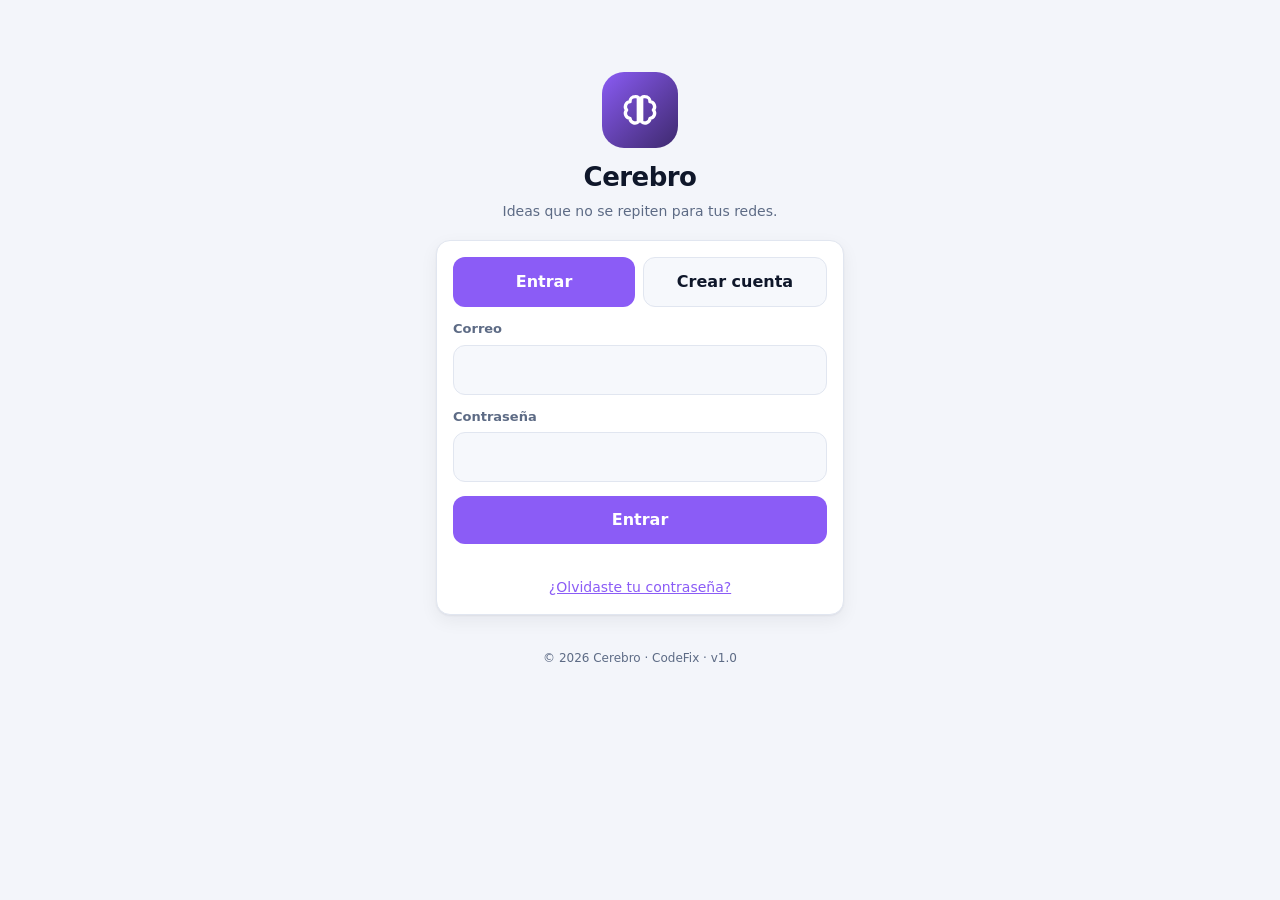
==== app/index.html @ c682fb57 "Cerebro 1.0: base de contenido, motor de ideas sin repetir, pedidos por WhatsApp, calendario e impor" ====
<!doctype html>
<html lang="es">
<head>
<meta charset="utf-8">
<meta name="viewport" content="width=device-width, initial-scale=1, viewport-fit=cover">
<meta name="theme-color" content="#0a0e17">
<title>Cerebro</title>
<link rel="manifest" href="../manifest.webmanifest">
<link rel="icon" href="../icons/icon-192.png">
<link rel="apple-touch-icon" href="../icons/icon-192.png">
<link rel="stylesheet" href="../shared/app.css">
<link rel="stylesheet" href="cc.css">
<link rel="stylesheet" href="../shared/tema.css">
<script src="../shared/humano.js"></script>
</head>
<body class="con-tabs">
<header class="top"><button type="button" class="emp-chip" id="bEmpresa" aria-label="Cambiar de empresa"><span class="logo" id="logoEmp"></span><span id="nomEmp">Cerebro</span><span class="flecha">▾</span></button><button class="icon-btn" id="bCampana" aria-label="Avisos" style="position:relative"></button></header>
<main>
  <section class="view on" id="v-inicio"></section><section class="view" id="v-ideas"></section><section class="view" id="v-calendario"></section>
  <section class="view" id="v-pedidos"></section><section class="view" id="v-metricas"></section><section class="view" id="v-base"></section><section class="view" id="v-empresa"></section>
</main>
<nav class="tabs" id="nav"></nav>
<div id="toast" role="status"></div>
<script>window.CFX_BARRA = { orden: ['inicio', 'ideas', '+', 'calendario'] };</script>
<script src="../shared/config.js"></script>
<script src="../shared/vendor/supabase.js"></script>
<script src="../shared/app.js"></script>
<script src="motor.js"></script>
<script src="importador.js"></script>
<script src="cc.js"></script>
<script src="m-inicio.js"></script>
<script src="m-ideas.js"></script>
<script src="m-pedidos.js"></script>
<script src="m-calendario.js"></script>
<script src="m-metricas.js"></script>
<script src="m-base.js"></script>
<script src="m-empresa.js"></script>
<script>
(async function () {
  App.registrarSW();
  const c = await App.requerir();
  CC.cuenta = c;
  await App.cargarPublica();
  CC.montarBarra();
  App.campana(document.getElementById('bCampana'));
  try { await CC.cargar(); } catch (e) { App.toast(e.message); }
  // Núcleo (pagos): cuenta nueva que debe su primer pago → pantalla de activación.
  if (c.rol === 'usuario') { if (!window.CFX_PAGOS) await new Promise((r) => addEventListener('load', r)); CFX_PAGOS.revisar({ rpc: App.rpc, salir: App.salir }); }
  CC.ir(location.hash.slice(1) || (CC.emp ? 'inicio' : 'empresa'));
  addEventListener('hashchange', () => { const h = location.hash.slice(1); if (h && h !== CC.vista) CC.ir(h); });
  document.addEventListener('visibilitychange', () => { if (!document.hidden && Date.now() - CC.sync > 120000) CC.cargarEmpresa().then(CC.repintar).catch(() => {}); });
})();
</script>
<script src="../shared/iconos.js"></script>
<script src="../shared/instalar.js"></script>
<script src="../shared/barra.js"></script>
<script src="../shared/auto.js"></script>
<script src="../shared/fotos.js"></script>
<script src="../shared/voz.js"></script>
<script src="../shared/respaldo.js"></script>
<script src="../shared/pagos.js"></script>
<script src="../shared/verificar.js"></script>
<script src="../shared/premium.js"></script>
<script src="../shared/ayuda.js"></script>
</body>
</html>
---- shared/app.css ----
/* Cerebro · estilos compartidos. Oscuro por defecto; claro si el sistema lo pide. */
:root {
  --brand: #8b5cf6; --brand-ink: #ffffff;
  --brand-soft: color-mix(in srgb, var(--brand) 20%, transparent);
  --brand-line: color-mix(in srgb, var(--brand) 40%, transparent);
  --bg: #0a0e17; --card: #121a2a; --text: #e8eefb; --muted: #8f9db8; --line: #223049; --field: #0e1522;
  --ok: #2fb67c; --warn: #e0a030; --bad: #ef5b5b; --gold: #f5b942; --c1: #8b5cf6; --c2: #9aa8c7;
  --shadow: 0 1px 2px rgba(0,0,0,.3), 0 6px 20px rgba(0,0,0,.25);
  --r: 18px; --r-sm: 12px; color-scheme: dark;
}
@media (prefers-color-scheme: light) {
  :root:not([data-theme="dark"]) {
    --bg: #f3f5fa; --card: #ffffff; --text: #0f172a; --muted: #5d6b85; --line: #e1e6f0; --field: #f6f8fc;
    --brand-soft: color-mix(in srgb, var(--brand) 12%, transparent); --c2: #8a93b2;
    --shadow: 0 1px 2px rgba(15,23,42,.05), 0 6px 18px rgba(15,23,42,.06); color-scheme: light;
  }
}
* { box-sizing: border-box; }
html, body { margin: 0; }
body {
  background: var(--bg); color: var(--text);
  font: 16px/1.5 system-ui, -apple-system, "Segoe UI", Roboto, "Helvetica Neue", Arial, sans-serif;
  -webkit-font-smoothing: antialiased; -webkit-tap-highlight-color: transparent;
}
body.con-tabs { padding-bottom: calc(80px + env(safe-area-inset-bottom)); }
a { color: var(--brand); }
img { max-width: 100%; }

/* Barra superior */
header.top {
  position: sticky; top: 0; z-index: 10; display: flex; align-items: center; gap: 10px;
  padding: calc(10px + env(safe-area-inset-top)) 16px 10px;
  background: color-mix(in srgb, var(--card) 90%, transparent); backdrop-filter: blur(14px); -webkit-backdrop-filter: blur(14px);
  border-bottom: 1px solid var(--line);
}
header.top .logo { width: 34px; height: 34px; border-radius: 10px; flex: none; display: grid; place-items: center; font-size: 18px;
  background: var(--brand) center / cover no-repeat; color: var(--brand-ink); }
header.top h1 { font-size: 17px; margin: 0; flex: 1; min-width: 0; white-space: nowrap; overflow: hidden; text-overflow: ellipsis; }
header.top .icon-btn { position: relative; }
.icon-btn { width: 40px; height: 40px; border-radius: 12px; display: grid; place-items: center; border: 0; background: var(--field);
  color: var(--text); font-size: 19px; cursor: pointer; padding: 0; text-decoration: none; }
.badge { position: absolute; top: -4px; right: -4px; min-width: 19px; height: 19px; padding: 0 5px; border-radius: 99px;
  background: var(--bad); color: #fff; font-size: 11px; font-weight: 700; display: grid; place-items: center; }

main { max-width: 780px; margin: 0 auto; padding: 16px; }

/* Tarjetas */
.card { background: var(--card); border: 1px solid var(--line); border-radius: var(--r); padding: 16px; margin-bottom: 14px; box-shadow: var(--shadow); }
.card h2 { font-size: 16px; margin: 0 0 10px; display: flex; align-items: center; gap: 8px; flex-wrap: wrap; }
.card h3 { font-size: 15px; margin: 14px 0 6px; }
.grid { display: grid; gap: 12px; }
.grid > .card { margin: 0; }
.stats { display: grid; grid-template-columns: repeat(auto-fill, minmax(150px, 1fr)); gap: 10px; margin-bottom: 14px; }
.stats .card { margin: 0; padding: 12px 14px; }
.stats b { display: block; font-size: 22px; letter-spacing: -.02em; font-variant-numeric: tabular-nums; }
.stats span { font-size: 13px; color: var(--muted); }

/* Formularios */
label { display: block; font-size: 13px; font-weight: 600; color: var(--muted); margin: 12px 0 6px; }
input, select, textarea {
  width: 100%; padding: 12px 14px; font: inherit; color: var(--text); background: var(--field);
  border: 1px solid var(--line); border-radius: var(--r-sm);
}
input:focus, select:focus, textarea:focus { outline: none; border-color: var(--brand); box-shadow: 0 0 0 4px var(--brand-soft); }
textarea { min-height: 80px; resize: vertical; }
input[type=checkbox], input[type=radio] { width: 20px; height: 20px; accent-color: var(--brand); flex: none; }
input[type=color] { padding: 4px; height: 46px; }
.row { display: flex; gap: 10px; flex-wrap: wrap; }
.row > * { flex: 1 1 140px; min-width: 0; }
.check { display: flex; align-items: center; gap: 10px; font-size: 15px; color: var(--text); font-weight: 500; margin: 12px 0 0; }

/* Botones */
button, .btn {
  display: inline-flex; align-items: center; justify-content: center; gap: 6px; padding: 12px 18px;
  font: inherit; font-weight: 600; border: 0; border-radius: var(--r-sm); cursor: pointer; text-decoration: none;
  background: var(--brand); color: var(--brand-ink); transition: filter .15s, transform .08s;
}
button:hover, .btn:hover { filter: brightness(1.06); }
button:active, .btn:active { transform: scale(.98); }
button:disabled { opacity: .5; cursor: default; }
button:focus-visible, .btn:focus-visible { outline: 3px solid var(--brand-line); outline-offset: 2px; }
.alt { background: var(--brand-soft) !important; color: var(--brand) !important; }
.ghost { background: var(--field) !important; color: var(--text) !important; border: 1px solid var(--line) !important; }
.danger { background: color-mix(in srgb, var(--bad) 12%, transparent) !important; color: var(--bad) !important; }
.okb { background: var(--ok) !important; color: #fff !important; }
.gold { background: linear-gradient(135deg, #fbbf24, #f59e0b) !important; color: #3b2300 !important; }
.small { padding: 8px 12px; font-size: 14px; border-radius: 10px; }
.block { width: 100%; }
.btns { display: flex; flex-wrap: wrap; gap: 8px; margin-top: 14px; }
.btns > * { flex: 1 1 auto; }

/* Listas */
.list { list-style: none; padding: 0; margin: 0; }
.list li { display: flex; align-items: center; gap: 10px; padding: 12px 0; border-bottom: 1px solid var(--line); }
.list li:last-child { border-bottom: 0; }
.grow { flex: 1; min-width: 0; overflow-wrap: anywhere; }
.muted { color: var(--muted); font-size: 14px; }
.sub { color: var(--muted); font-size: 13px; }
.empty { text-align: center; color: var(--muted); padding: 26px 8px; }
.err { color: var(--bad); font-size: 14px; min-height: 1.2em; margin: 8px 0 0; }
.hidden { display: none !important; }
.clic { cursor: pointer; }

/* Etiquetas */
.pill { display: inline-flex; align-items: center; gap: 4px; font-size: 12px; font-weight: 700; line-height: 1; padding: 5px 9px;
  border-radius: 99px; background: var(--field); color: var(--muted); border: 1px solid var(--line); white-space: nowrap; }
.pill.ok { background: color-mix(in srgb, var(--ok) 15%, transparent); color: var(--ok); border-color: transparent; }
.pill.warn { background: color-mix(in srgb, var(--warn) 16%, transparent); color: var(--warn); border-color: transparent; }
.pill.bad { background: color-mix(in srgb, var(--bad) 13%, transparent); color: var(--bad); border-color: transparent; }
.pill.info { background: color-mix(in srgb, #3b82f6 15%, transparent); color: #2563eb; border-color: transparent; }
.pill.pro { background: linear-gradient(135deg, #fbbf24, #f59e0b); color: #3b2300; border-color: transparent; }
.pill.dark { background: var(--text); color: var(--card); border-color: transparent; }
.stars { color: var(--gold); letter-spacing: 1px; white-space: nowrap; }

/* Pestañas inferiores */
nav.tabs {
  position: fixed; left: 0; right: 0; bottom: 0; z-index: 10; display: flex; gap: 4px;
  padding: 6px 8px calc(6px + env(safe-area-inset-bottom));
  background: color-mix(in srgb, var(--card) 92%, transparent); backdrop-filter: blur(14px); -webkit-backdrop-filter: blur(14px);
  border-top: 1px solid var(--line);
}
nav.tabs button { flex: 1; flex-direction: column; gap: 2px; background: none; color: var(--muted); font-size: 11.5px; padding: 6px 2px; border-radius: 14px; position: relative; }
nav.tabs button span.i { font-size: 20px; line-height: 1.1; }
nav.tabs button.on { color: var(--brand); background: var(--brand-soft); }
nav.tabs .badge { top: 0; right: calc(50% - 22px); }
.seg { display: flex; gap: 6px; overflow-x: auto; padding-bottom: 8px; margin-bottom: 4px; scrollbar-width: none; }
.seg::-webkit-scrollbar { display: none; }
.seg button { flex: none; padding: 8px 12px; font-size: 14px; border-radius: 99px; background: var(--card); color: var(--text); border: 1px solid var(--line); }
.seg button.on { background: var(--brand); color: var(--brand-ink); border-color: transparent; }
.view { display: none; }
.view.on { display: block; animation: aparecer .18s ease-out; }
@keyframes aparecer { from { opacity: .4; transform: translateY(4px); } to { opacity: 1; transform: none; } }
@media (prefers-reduced-motion: reduce) { .view.on { animation: none; } }

/* Calendario de días y horas */
.dias { display: flex; gap: 6px; overflow-x: auto; padding: 2px 0 8px; scrollbar-width: thin; }
.dias button { flex: none; flex-direction: column; gap: 0; min-width: 58px; padding: 8px 6px; font-size: 12px;
  background: var(--field); color: var(--text); border: 1px solid var(--line); }
.dias button b { font-size: 18px; }
.dias button.on { background: var(--brand); color: var(--brand-ink); border-color: transparent; }
.dias button:disabled { opacity: .35; }
.horas { display: grid; grid-template-columns: repeat(auto-fill, minmax(78px, 1fr)); gap: 8px; margin-top: 8px; }
.horas button { background: var(--field); color: var(--text); border: 1px solid var(--line); padding: 10px 4px; }
.horas button.on { background: var(--brand); color: var(--brand-ink); border-color: transparent; }
.opc { display: flex; gap: 10px; align-items: flex-start; width: 100%; text-align: left; justify-content: flex-start; padding: 12px 14px;
  background: var(--field); color: var(--text); border: 1px solid var(--line); font-weight: 500; margin-bottom: 8px; }
.opc.on { border-color: var(--brand); box-shadow: 0 0 0 3px var(--brand-soft); background: var(--card); }
.opc small { display: block; color: var(--muted); font-weight: 400; }

/* Diálogos y avisos */
dialog { border: 0; border-radius: var(--r); padding: 0; width: min(560px, calc(100vw - 24px)); max-height: calc(100vh - 40px);
  background: var(--card); color: var(--text); box-shadow: 0 20px 60px rgba(0, 0, 0, .35); }
dialog::backdrop { background: rgba(15, 23, 42, .55); }
dialog .card { margin: 0; border: 0; box-shadow: none; }
#toast { position: fixed; left: 50%; bottom: calc(92px + env(safe-area-inset-bottom)); transform: translateX(-50%) translateY(14px);
  background: var(--text); color: var(--card); padding: 12px 18px; border-radius: 14px; font-weight: 500; opacity: 0;
  pointer-events: none; transition: .22s; max-width: 92vw; z-index: 100; text-align: center; }
#toast.show { opacity: 1; transform: translateX(-50%) translateY(0); }
.aviso { display: flex; gap: 10px; padding: 12px 14px; border-radius: var(--r-sm); background: var(--brand-soft); margin-bottom: 14px; font-size: 14px; }
.aviso.warn { background: color-mix(in srgb, var(--warn) 14%, transparent); }
.aviso.bad { background: color-mix(in srgb, var(--bad) 12%, transparent); }
.notif { padding: 12px 0; border-bottom: 1px solid var(--line); cursor: pointer; }
.notif.nueva b::before { content: '● '; color: var(--brand); }
.comprobante img { width: 100%; border-radius: 12px; border: 1px solid var(--line); background: #fff; }
.qr img { width: 180px; height: 180px; image-rendering: pixelated; background: #fff; padding: 8px; border-radius: 12px; }
.link { word-break: break-all; font-size: 14px; background: var(--field); border: 1px solid var(--line); border-radius: 10px; padding: 10px; }
.precio { font-weight: 800; font-variant-numeric: tabular-nums; }
.antes { text-decoration: line-through; color: var(--muted); font-size: 13px; margin-left: 6px; }
.hero { display: flex; gap: 14px; align-items: center; }
.hero .logo { width: 64px; height: 64px; border-radius: 18px; flex: none; display: grid; place-items: center; font-size: 30px;
  background: var(--brand) center / cover no-repeat; color: var(--brand-ink); }
.hero h1 { margin: 0; font-size: 22px; letter-spacing: -.02em; }
.plan { border: 2px solid var(--line); }
.plan.premium { border-color: var(--gold); background: linear-gradient(160deg, color-mix(in srgb, var(--gold) 9%, var(--card)), var(--card) 60%); }
.plan ul { padding-left: 20px; margin: 8px 0; }
footer.pie { text-align: center; font-size: 12px; color: var(--muted); padding: 20px 8px 6px; }
.items .it { display: grid; grid-template-columns: 70px 1fr 40px; gap: 6px; margin-bottom: 8px; }
.items .it input[data-k=nombre] { grid-column: 1 / -1; }
.items .it input { padding: 9px 10px; }
.items .it button { padding: 6px; }
.tl { list-style: none; padding: 0; margin: 10px 0 0; }
.tl li { position: relative; padding: 0 0 14px 26px; color: var(--muted); font-size: 14px; }
.tl li::before { content: ''; position: absolute; left: 5px; top: 6px; width: 11px; height: 11px; border-radius: 50%; background: var(--line); }
.tl li.ok { color: var(--text); }
.tl li.ok::before { background: var(--brand); }
.cuenta-atras { font-size: 28px; font-weight: 800; font-variant-numeric: tabular-nums; }
@media print { header.top, nav.tabs, .btns, .no-print { display: none !important; } body { background: #fff; padding: 0; } }
.chatwin { position: fixed; right: 12px; bottom: calc(84px + env(safe-area-inset-bottom)); width: min(380px, calc(100vw - 24px)); z-index: 60;
  background: var(--card); border: 1px solid var(--line); border-radius: 18px; box-shadow: 0 16px 40px rgba(0, 0, 0, .3); overflow: hidden; }
.chathead { display: flex; align-items: center; gap: 6px; padding: 8px 10px; background: var(--brand); color: var(--brand-ink); }
.chathead b { cursor: pointer; white-space: nowrap; overflow: hidden; text-overflow: ellipsis; }
.chathead .icon-btn { width: 32px; height: 32px; font-size: 15px; background: color-mix(in srgb, var(--brand-ink) 18%, transparent); color: var(--brand-ink); }
.chathead .badge { position: static; }
.chatwin.min .chatbody { display: none; }
.chatwin.min { width: auto; max-width: 260px; }
.chatmsgs { height: min(50vh, 380px); overflow: auto; display: flex; flex-direction: column; gap: 6px; padding: 10px; }
.burb { max-width: 80%; padding: 8px 12px; border-radius: 14px; align-self: flex-start; background: var(--field); border: 1px solid var(--line); overflow-wrap: anywhere; }
.burb.mia { align-self: flex-end; background: var(--brand); color: var(--brand-ink); border-color: transparent; }
.burb img { display: block; max-width: 100%; border-radius: 10px; margin-bottom: 4px; cursor: pointer; }
.burb .hora { font-size: 11px; opacity: .7; margin-top: 2px; }
.chatin { display: flex; gap: 6px; padding: 8px; border-top: 1px solid var(--line); align-items: center; }
.chatin .chattxt { flex: 1; padding: 10px 12px; }
.chatin .chatenv { padding: 10px 14px; }
.flotante { position: fixed; right: 14px; z-index: 9; width: 46px; height: 46px; border-radius: 50%; padding: 0; font-size: 20px; box-shadow: 0 6px 18px rgba(0, 0, 0, .25); }
.flotante .badge { top: -4px; right: -4px; }

/* Compartidos (panel admin y tienda) */
.mini-logo { width: 42px; height: 42px; border-radius: 12px; flex: none; display: grid; place-items: center; font-size: 22px; background: var(--brand) center / cover no-repeat; color: #fff; }
.acc { display: flex; flex-wrap: wrap; gap: 6px; margin-top: 10px; }
.acc > * { flex: 1 1 auto; }
/* v4.1 · Las etiquetas largas (ej. "Todo al día…") bajan de línea en vez de salirse de la pantalla */
.pill { max-width: 100%; }
p.pill { display: flex; white-space: normal; line-height: 1.35; border-radius: 12px; padding: 8px 12px; }
.grid2{display:grid;grid-template-columns:1fr 1fr;gap:0 10px}
---- app/cc.css ----
/* Cerebro · estilos propios (sobre shared/app.css y el tema del núcleo). */
header.top .emp-chip { flex: 1; min-width: 0; display: flex; align-items: center; gap: 10px; background: none; border: 0; padding: 0; color: var(--text); font: 700 17px/1.2 inherit; cursor: pointer; text-align: left; min-height: 40px; box-shadow: none; }
header.top .emp-chip span#nomEmp { white-space: nowrap; overflow: hidden; text-overflow: ellipsis; }
header.top .emp-chip .flecha { color: var(--muted); font-size: 13px; flex: none; }
header.top .emp-chip .logo { width: 34px; height: 34px; border-radius: 10px; flex: none; display: grid; place-items: center; background: linear-gradient(135deg, var(--brand), color-mix(in srgb, var(--brand) 40%, #000)); color: #fff; font-size: 15px; font-weight: 800; }
.titulo { display: flex; align-items: center; gap: 10px; margin: 4px 0 12px; }
.titulo h2 { margin: 0; font-size: 21px; flex: 1; letter-spacing: -.01em; }
.titulo .sub { margin: 0; }
.fila { display: flex; gap: 8px; align-items: center; flex-wrap: wrap; }
.fila > .grow { flex: 1; min-width: 0; }
.chips { display: flex; gap: 6px; overflow-x: auto; padding: 2px 0 10px; scrollbar-width: none; }
.chips::-webkit-scrollbar { display: none; }
.chips button { flex: none; min-height: 34px; padding: 0 12px; border-radius: 99px; font-size: 13.5px; font-weight: 600; background: var(--field); color: var(--text); border: 1px solid var(--line); box-shadow: none; }
.chips button.on { background: var(--brand); border-color: var(--brand); color: #fff; }
/* Tarjeta de idea: cada campo con 🔄 y 🔒 al lado */
.idea { border: 1px solid var(--line); border-radius: var(--r); background: var(--card); padding: 12px 12px 10px; margin-bottom: 12px; box-shadow: var(--shadow); }
.idea .cab { display: flex; gap: 6px; align-items: center; flex-wrap: wrap; margin-bottom: 6px; }
.idea .cab .grow { flex: 1; }
.idea .campo { display: flex; align-items: flex-start; gap: 6px; padding: 7px 0; border-top: 1px dashed var(--line); }
.idea .campo:first-of-type { border-top: 0; }
.idea .campo .et { flex: none; width: 74px; font-size: 11.5px; font-weight: 700; color: var(--muted); text-transform: uppercase; letter-spacing: .04em; padding-top: 3px; }
.idea .campo .val { flex: 1; min-width: 0; font-size: 14.5px; line-height: 1.4; overflow-wrap: anywhere; }
.idea .campo.gancho .val { font-size: 16.5px; font-weight: 700; }
.idea .campo .acc { flex: none; display: flex; gap: 4px; }
.idea .campo .acc button { width: 32px; height: 32px; min-height: 0; padding: 0; border-radius: 9px; background: var(--field); border: 1px solid var(--line); font-size: 14px; box-shadow: none; color: var(--text); }
.idea .campo .acc button.lock-on { background: color-mix(in srgb, var(--gold) 25%, transparent); border-color: var(--gold); }
.idea .botones { display: grid; grid-template-columns: repeat(4, 1fr); gap: 6px; margin-top: 8px; }
.idea .botones button { min-height: 40px; padding: 0 4px; font-size: 13px; }
.idea.descartado { opacity: .5; }
.red { display: inline-flex; align-items: center; gap: 4px; font-size: 12px; font-weight: 800; padding: 3px 8px; border-radius: 99px; color: #fff; letter-spacing: .02em; }
.red.tiktok { background: #111; box-shadow: inset 0 0 0 1px #2d2d2d; }
.red.instagram { background: linear-gradient(135deg, #f58529, #dd2a7b 50%, #8134af); }
.red.facebook { background: #1877f2; }
.red.historias { background: #6b7280; }
.est { font-size: 11.5px; font-weight: 700; padding: 3px 8px; border-radius: 99px; background: var(--field); color: var(--muted); border: 1px solid var(--line); }
.est.pedido, .est.recibido { color: var(--warn); border-color: color-mix(in srgb, var(--warn) 50%, transparent); }
.est.editado, .est.programado { color: var(--brand); border-color: var(--brand-line); }
.est.publicado { color: var(--ok); border-color: color-mix(in srgb, var(--ok) 50%, transparent); }
/* Checklist semanal */
.check-sem li { display: flex; gap: 10px; align-items: flex-start; }
.check-sem .ck { flex: none; width: 24px; height: 24px; border-radius: 7px; border: 2px solid var(--line); display: grid; place-items: center; font-size: 14px; margin-top: 1px; }
.check-sem li.ok .ck { background: var(--ok); border-color: var(--ok); color: #fff; }
.check-sem li.ok b { text-decoration: line-through; opacity: .65; }
.barra-cap { height: 10px; border-radius: 6px; background: var(--field); overflow: hidden; margin: 6px 0 4px; }
.barra-cap > div { height: 100%; background: linear-gradient(90deg, var(--brand), color-mix(in srgb, var(--brand) 60%, #fff)); }
/* Calendario */
.cal { display: grid; grid-template-columns: repeat(7, 1fr); gap: 4px; }
.cal .dn { text-align: center; font-size: 11.5px; font-weight: 700; color: var(--muted); padding: 2px 0; }
.cal button { min-height: 58px; padding: 4px 2px; border-radius: 10px; background: var(--card); border: 1px solid var(--line); color: var(--text); display: flex; flex-direction: column; align-items: center; gap: 3px; box-shadow: none; font-weight: 600; font-size: 13.5px; }
.cal button.otro { opacity: .35; }
.cal button.hoy { border-color: var(--brand); box-shadow: inset 0 0 0 1px var(--brand); }
.cal button.sel { background: var(--brand-soft); border-color: var(--brand); }
.cal .puntos { display: flex; gap: 2px; flex-wrap: wrap; justify-content: center; }
.cal .pt, .leyenda .pt { width: 7px; height: 7px; border-radius: 50%; display: inline-block; }
.leyenda { display: flex; flex-wrap: wrap; gap: 4px 12px; }
.leyenda > span { display: inline-flex; align-items: center; gap: 5px; }
.pt.tiktok { background: var(--text); } .pt.instagram { background: #dd2a7b; } .pt.facebook { background: #1877f2; } .pt.historias { background: #9ca3af; } .pt.ok { background: var(--ok); }
/* Métricas */
.tabla { width: 100%; border-collapse: collapse; font-size: 13.5px; }
.tabla th, .tabla td { padding: 7px 6px; border-bottom: 1px solid var(--line); text-align: right; white-space: nowrap; }
.tabla th:first-child, .tabla td:first-child { text-align: left; white-space: normal; }
.tabla th { font-size: 11.5px; color: var(--muted); text-transform: uppercase; letter-spacing: .03em; }
.scroll-x { overflow-x: auto; }
.tip { font-size: 13px; color: var(--muted); border-left: 3px solid var(--brand); padding: 4px 0 4px 10px; margin: 8px 0; }
.soltar { border: 2px dashed var(--brand-line); border-radius: var(--r); padding: 18px 14px; text-align: center; background: var(--brand-soft); }
.soltar.encima { border-color: var(--brand); }
.soltar p { margin: 4px 0 10px; }
.det-imp { border: 1px solid var(--line); border-radius: 12px; padding: 10px; margin: 8px 0; }
.det-imp .fila select { width: auto; min-width: 130px; }
.grid-num { display: grid; grid-template-columns: repeat(2, 1fr); gap: 8px; }
.kpi { background: var(--field); border-radius: 12px; padding: 10px; }
.kpi b { display: block; font-size: 20px; line-height: 1.2; }
.kpi span { font-size: 12px; color: var(--muted); }
textarea.prompt { min-height: 160px; font-size: 12.5px; font-family: ui-monospace, Menlo, Consolas, monospace; }
.equipo-fila { display: grid; grid-template-columns: 1fr 1fr 40px; gap: 6px; margin-bottom: 6px; }
.equipo-fila button { min-height: 0; height: 44px; padding: 0; }
.ritmo { display: grid; grid-template-columns: repeat(4, 1fr); gap: 6px; }
.ritmo label { margin: 0; font-size: 12px; }
@media (min-width: 720px) { .idea .botones { grid-template-columns: repeat(4, minmax(0, 140px)); } .grid-num { grid-template-columns: repeat(4, 1fr); } }
---- shared/tema.css ----
/* CodeFix · Núcleo · Diseño común de todas las apps (mismo archivo en cada repositorio).
   Misma familia visual (la de la Billetera): fondo, tarjetas, textos, bordes, radios, sombras, letra y modo oscuro.
   Cada app conserva SU color de marca (--brand / --marca), y el que elige el negocio en la app sigue mandando
   (se aplica en línea sobre <html> y le gana a este archivo). Se carga DESPUÉS del CSS propio de cada app.
   Las variables tienen los nombres de todas las apps (brand/bg/card/text… y marca/fondo/tarjeta/texto…). */
:root {
  --cfx-fondo: #f3f5f7; --cfx-tarjeta: #ffffff; --cfx-campo: #f7f9fb; --cfx-texto: #111827; --cfx-texto-2: #5b6472;
  --cfx-borde: #e2e7ec; --cfx-sombra: 0 1px 2px rgba(15, 23, 42, .06), 0 4px 14px rgba(15, 23, 42, .05);
  --cfx-radio: 14px; --cfx-radio-chico: 12px;
  --cfx-letra: system-ui, -apple-system, "Segoe UI", Roboto, "Helvetica Neue", Arial, sans-serif;
  --cfx-ok: #16a34a; --cfx-mal: #dc2626; --cfx-aviso: #ea580c;
}
:root, :root[data-theme="light"] {
  /* nombres de CodeFix Apps, Barbería, BiciTaller, Estaciona y Centro de Mando */
  --bg: var(--cfx-fondo); --card: var(--cfx-tarjeta); --card2: var(--cfx-campo); --field: var(--cfx-campo);
  --text: var(--cfx-texto); --ink: var(--cfx-texto); --muted: var(--cfx-texto-2); --line: var(--cfx-borde);
  --shadow: var(--cfx-sombra); --radius: var(--cfx-radio); --radius-sm: var(--cfx-radio-chico); --r: var(--cfx-radio); --r-sm: var(--cfx-radio-chico);
  --font: var(--cfx-letra); --ok: var(--cfx-ok); --bad: var(--cfx-mal);
  /* nombres de la Billetera */
  --fondo: var(--cfx-fondo); --tarjeta: var(--cfx-tarjeta); --texto: var(--cfx-texto); --texto-2: var(--cfx-texto-2);
  --borde: var(--cfx-borde); --sombra: var(--cfx-sombra); --radio: var(--cfx-radio);
}
/* Modo oscuro: automático según el celular, o el que elija la persona en la app */
@media (prefers-color-scheme: dark) {
  :root:not([data-theme="light"]):not(.claro):not(.light) {
    --cfx-fondo: #0e1318; --cfx-tarjeta: #161d25; --cfx-campo: #1b232d; --cfx-texto: #e8edf2; --cfx-texto-2: #9aa6b2;
    --cfx-borde: #263240; --cfx-sombra: none;
  }
}
:root[data-theme="dark"], html.dark, html.oscuro, body.dark, body.oscuro {
  --cfx-fondo: #0e1318; --cfx-tarjeta: #161d25; --cfx-campo: #1b232d; --cfx-texto: #e8edf2; --cfx-texto-2: #9aa6b2;
  --cfx-borde: #263240; --cfx-sombra: none;
  --bg: var(--cfx-fondo); --card: var(--cfx-tarjeta); --card2: var(--cfx-campo); --field: var(--cfx-campo);
  --text: var(--cfx-texto); --ink: var(--cfx-texto); --muted: var(--cfx-texto-2); --line: var(--cfx-borde); --shadow: var(--cfx-sombra);
  --fondo: var(--cfx-fondo); --tarjeta: var(--cfx-tarjeta); --texto: var(--cfx-texto); --texto-2: var(--cfx-texto-2);
  --borde: var(--cfx-borde); --sombra: var(--cfx-sombra);
}
/* Detalles comunes que dan la misma "familia" sin cambiar cómo funciona cada pantalla */
body { font-family: var(--cfx-letra); -webkit-font-smoothing: antialiased; }
input, select, textarea, button { font-family: inherit; }
:focus-visible { outline: 3px solid color-mix(in srgb, var(--brand, var(--marca, #2563eb)) 45%, transparent); outline-offset: 2px; }
/* ===== Núcleo 1.2 · Barra de abajo común (nucleo/barra.js): [principal][principal][ + ][principal][Más] =====
   En celulares y tablets. En computador cada app mantiene su menú (barra lateral, etc.). */
@media (max-width: 899px) {
  nav.cfx-barra {
    position: fixed !important; left: 0 !important; right: 0 !important; bottom: 0 !important; top: auto !important; width: auto !important; z-index: 40;
    display: grid !important; grid-template-columns: repeat(var(--cfx-n, 5), minmax(0, 1fr)) !important; align-items: end; gap: 0 !important;
    padding: 6px 4px calc(6px + env(safe-area-inset-bottom)) !important; margin: 0 !important; border: 0 !important; border-top: 1px solid var(--cfx-borde) !important; border-radius: 0 !important;
    background: var(--cfx-tarjeta) !important; box-shadow: 0 -4px 18px rgba(15, 23, 42, .06) !important; backdrop-filter: none !important; -webkit-backdrop-filter: none !important; overflow: visible !important;
  }
  nav.cfx-barra > a, nav.cfx-barra > button {
    display: flex !important; flex-direction: column !important; align-items: center !important; justify-content: flex-end !important; gap: 3px !important;
    min-width: 0 !important; width: auto !important; height: auto !important; min-height: 50px !important; margin: 0 !important; padding: 4px 2px !important;
    border: 0 !important; border-radius: 12px !important; background: none !important; box-shadow: none !important;
    color: var(--cfx-texto-2) !important; font: 600 11px/1.15 var(--cfx-letra) !important; text-align: center !important; text-decoration: none !important;
    white-space: nowrap; overflow: hidden; text-overflow: ellipsis; position: relative; transform: none !important;
  }
  nav.cfx-barra > a > small, nav.cfx-barra > button > small { font: inherit !important; margin: 0 !important; }
  nav.cfx-barra > a > span:first-child, nav.cfx-barra > button > span:first-child, nav.cfx-barra .cfx-ico {
    display: grid !important; place-items: center !important; width: 26px !important; height: 26px !important; margin: 0 auto !important; padding: 0 !important;
    font-size: 21px !important; line-height: 1 !important; background: none !important; box-shadow: none !important; border-radius: 0 !important; color: inherit !important;
  }
  nav.cfx-barra svg { width: 23px !important; height: 23px !important; display: block; margin: 0 auto; }
  nav.cfx-barra > .on, nav.cfx-barra > .activo, nav.cfx-barra > [aria-current="page"] { color: var(--brand, var(--marca, #2563eb)) !important; }
  nav.cfx-barra > .on::before, nav.cfx-barra > .activo::before { content: ''; position: absolute; top: 0; left: 30%; right: 30%; height: 3px; border-radius: 0 0 3px 3px; background: currentColor; }
  /* El + grande, con color, un poco más arriba que el resto */
  nav.cfx-barra > .cfx-mas { overflow: visible; color: var(--cfx-texto) !important; font-size: 0 !important; justify-content: center !important; }  /* solo el +, sin texto */
  nav.cfx-barra > .cfx-mas::before { display: none; }
  nav.cfx-barra > .cfx-mas .cfx-ico, nav.cfx-barra > .cfx-mas > svg:first-child, nav.cfx-barra > .cfx-mas > span:first-child {
    width: 56px !important; height: 56px !important; margin: -22px auto 0 !important; border-radius: 50% !important;
    background: var(--brand, var(--marca, #2563eb)) !important; color: var(--brand-ink, #fff) !important;
    box-shadow: 0 6px 16px color-mix(in srgb, var(--brand, var(--marca, #2563eb)) 45%, transparent), 0 0 0 4px var(--cfx-tarjeta) !important;
  }
  nav.cfx-barra > .cfx-mas span svg { width: 28px !important; height: 28px !important; margin: 0 !important; }
  nav.cfx-barra > .cfx-mas > svg:first-child { padding: 14px !important; box-sizing: border-box !important; }
  nav.cfx-barra > .cfx-mas:active > :first-child { transform: scale(.94); }
  nav.cfx-barra .cfx-oculto { display: none !important; }
  nav.cfx-barra .badge, nav.cfx-barra .punto { position: absolute !important; top: 2px !important; left: calc(50% + 6px) !important; right: auto !important; }
  body.cfx-con-barra { padding-bottom: calc(78px + env(safe-area-inset-bottom)) !important; }
}
/* Computador (900 px o más): la misma barra pasa a ser un menú lateral. Se ven todos los botones (sin "Más" ni repetidos) y el + arriba. */
@media (min-width: 900px) {
  nav.cfx-barra {
    position: fixed !important; top: 0 !important; bottom: 0 !important; left: 0 !important; right: auto !important; width: 220px !important; height: auto !important; z-index: 40;
    display: flex !important; flex-direction: column !important; align-items: stretch !important; justify-content: flex-start !important; gap: 4px !important;
    padding: 76px 10px 16px !important; margin: 0 !important; border: 0 !important; border-right: 1px solid var(--cfx-borde) !important; border-radius: 0 !important;
    background: var(--cfx-tarjeta) !important; box-shadow: none !important; overflow-y: auto !important; transform: none !important; backdrop-filter: none !important;
  }
  nav.cfx-barra > a, nav.cfx-barra > button {
    display: flex !important; flex-direction: row !important; align-items: center !important; justify-content: flex-start !important; gap: 12px !important; flex: none !important;
    width: 100% !important; min-width: 0 !important; height: auto !important; min-height: 44px !important; margin: 0 !important; padding: 10px 12px !important;
    border: 0 !important; border-radius: 12px !important; background: none !important; box-shadow: none !important; transform: none !important;
    color: var(--cfx-texto-2) !important; font: 600 14px/1.2 var(--cfx-letra) !important; text-align: left !important; text-decoration: none !important;
    white-space: nowrap; overflow: hidden; text-overflow: ellipsis; position: relative; cursor: pointer;
  }
  nav.cfx-barra > a:hover, nav.cfx-barra > button:hover { background: var(--cfx-campo) !important; }
  nav.cfx-barra > a > small, nav.cfx-barra > button > small { font: inherit !important; margin: 0 !important; }
  nav.cfx-barra > a > span:first-child, nav.cfx-barra > button > span:first-child, nav.cfx-barra .cfx-ico {
    display: grid !important; place-items: center !important; flex: none !important; width: 24px !important; height: 24px !important; margin: 0 !important; padding: 0 !important;
    font-size: 19px !important; line-height: 1 !important; background: none !important; box-shadow: none !important; border-radius: 0 !important; color: inherit !important;
  }
  nav.cfx-barra svg { width: 20px !important; height: 20px !important; display: block; margin: 0 !important; padding: 0 !important; }
  nav.cfx-barra > .on, nav.cfx-barra > .activo, nav.cfx-barra > [aria-current="page"] {
    color: var(--brand, var(--marca, #2563eb)) !important; background: color-mix(in srgb, var(--brand, var(--marca, #2563eb)) 12%, transparent) !important;
  }
  nav.cfx-barra > .on::before, nav.cfx-barra > .activo::before, nav.cfx-barra > .cfx-mas::before { display: none !important; }
  nav.cfx-barra > .cfx-mas { order: -1; align-self: center !important; width: 52px !important; min-height: 52px !important; height: 52px !important; padding: 0 !important; margin-bottom: 12px !important; border-radius: 50% !important;
    justify-content: center !important; font-size: 0 !important; background: var(--brand, var(--marca, #2563eb)) !important; color: var(--brand-ink, #fff) !important; }
  nav.cfx-barra > .cfx-mas:hover { filter: brightness(1.08); }
  nav.cfx-barra > .cfx-mas .cfx-ico, nav.cfx-barra > .cfx-mas > svg:first-child, nav.cfx-barra > .cfx-mas > span:first-child { width: 26px !important; height: 26px !important; background: none !important; color: inherit !important; }
  nav.cfx-barra > .cfx-mas svg { width: 26px !important; height: 26px !important; }
  nav.cfx-barra .cfx-oculto { display: flex !important; }
  nav.cfx-barra > .cfx-menu { display: none !important; }
  nav.cfx-barra .badge, nav.cfx-barra .punto, nav.cfx-barra .num { position: static !important; margin-left: auto !important; transform: none !important; }
  body.cfx-con-barra { padding-left: 220px !important; padding-bottom: 24px !important; }
  body.cfx-con-barra .cfx-hoja { left: 232px !important; }
}
@media (max-width: 360px) { nav.cfx-barra > a, nav.cfx-barra > button { font-size: 10px !important; } nav.cfx-barra > .cfx-mas .cfx-ico { width: 50px !important; height: 50px !important; } }
/* Menú en cuadrícula (igual en todas las apps): Más / Ajustes = tarjetas; dentro de cada sección, pestañas en tira. */
.cfx-grilla { display: grid !important; grid-template-columns: repeat(auto-fill, minmax(150px, 1fr)) !important; gap: 10px !important; padding: 0 !important; margin: 0 0 12px !important;
  list-style: none !important; background: none !important; border: 0 !important; box-shadow: none !important; }
.cfx-grilla > li { display: block !important; margin: 0 !important; padding: 0 !important; border: 0 !important; }
.cfx-grilla > a, .cfx-grilla > button, .cfx-grilla > li > a {
  display: flex !important; flex-direction: column !important; align-items: flex-start !important; justify-content: flex-start !important; gap: 6px !important;
  width: 100% !important; min-height: 92px; margin: 0 !important; padding: 14px !important; box-sizing: border-box; position: relative;
  border-radius: 18px !important; background: var(--cfx-tarjeta) !important; border: 1px solid var(--cfx-borde) !important; box-shadow: var(--cfx-sombra, none);
  color: var(--cfx-texto) !important; font: 700 14px/1.25 var(--cfx-letra) !important; text-align: left !important; text-decoration: none !important; white-space: normal !important; cursor: pointer; }
.cfx-grilla > a:hover, .cfx-grilla > button:hover, .cfx-grilla > li > a:hover { border-color: var(--brand, var(--marca, #2563eb)) !important; }
.cfx-grilla .ic-caja, .cfx-grilla > button > span:first-child { font-size: 24px; }
.cfx-grilla .chev, .cfx-grilla .flecha, .cfx-grilla a > .muted:last-child { display: none !important; }
.cfx-grilla .badge, .cfx-grilla .num, .cfx-grilla .punto, .cfx-grilla .tag { position: absolute !important; top: 10px !important; right: 10px !important; }
@media (max-width: 360px) { .cfx-grilla { grid-template-columns: 1fr 1fr !important; } }
/* Hoja "Más" del núcleo */
.cfx-mv { position: fixed; inset: 0; z-index: 90; background: rgba(0, 0, 0, .4); display: flex; align-items: flex-end; justify-content: center; opacity: 0; transition: opacity .18s; }
.cfx-mv.on { opacity: 1; }
.cfx-mh { width: 100%; max-width: 520px; background: var(--cfx-tarjeta); color: var(--cfx-texto); border-radius: 20px 20px 0 0; padding: 8px 14px calc(16px + env(safe-area-inset-bottom)); transform: translateY(20px); transition: transform .18s; }
.cfx-mv.on .cfx-mh { transform: none; }
.cfx-mh-asa { width: 40px; height: 4px; border-radius: 2px; background: var(--cfx-borde); margin: 4px auto 12px; }
.cfx-mh-grid { display: grid; grid-template-columns: repeat(3, 1fr); gap: 8px; }
.cfx-mh-op { display: flex; flex-direction: column; align-items: center; justify-content: center; gap: 6px; min-height: 78px; padding: 10px 4px; border-radius: 14px;
  border: 1px solid var(--cfx-borde); background: var(--cfx-campo); color: var(--cfx-texto); font: 600 12px/1.2 var(--cfx-letra); text-align: center; cursor: pointer; }
.cfx-mh-op svg { width: 24px; height: 24px; }
.cfx-mh-op .badge, .cfx-mh-op .punto { display: none; }
/* Núcleo 1.5 · Micrófono para dictar en los campos de texto (nucleo/voz.js) */
.cfx-voz { display: grid; place-items: center; padding: 0 !important; min-height: 0 !important; border-radius: 50% !important; border: 0 !important;
  background: color-mix(in srgb, var(--brand, var(--marca, #2563eb)) 14%, var(--cfx-tarjeta)) !important; color: var(--brand, var(--marca, #2563eb)) !important; box-shadow: 0 2px 8px rgba(15, 23, 42, .12) !important; cursor: pointer; }
.cfx-voz svg { width: 60%; height: 60%; }
.cfx-voz.on { background: var(--cfx-mal) !important; color: #fff !important; animation: cfxLatido 1s ease-in-out infinite; }
@keyframes cfxLatido { 50% { transform: scale(1.1); } }
/* Núcleo 2.2 · El + siempre al centro exacto de su círculo (celular y computador) */
nav.cfx-barra > .cfx-mas .cfx-ico { display: grid !important; place-items: center !important; line-height: 0 !important; padding: 0 !important; box-sizing: border-box !important; text-indent: 0 !important; }
nav.cfx-barra > .cfx-mas .cfx-ico svg { display: block !important; margin: 0 !important; flex: none !important; }
/* Computador: el contenido de cada pestaña centrado y con ancho máximo (a la derecha del menú lateral, sin espacio vacío) */
@media (min-width: 900px) {
  body.cfx-con-barra main, body.cfx-con-barra .cfx-centro { width: auto !important; max-width: 1040px !important; margin-left: auto !important; margin-right: auto !important; box-sizing: border-box; }
  body.cfx-con-barra .con-nav { padding-left: 0 !important; }
}
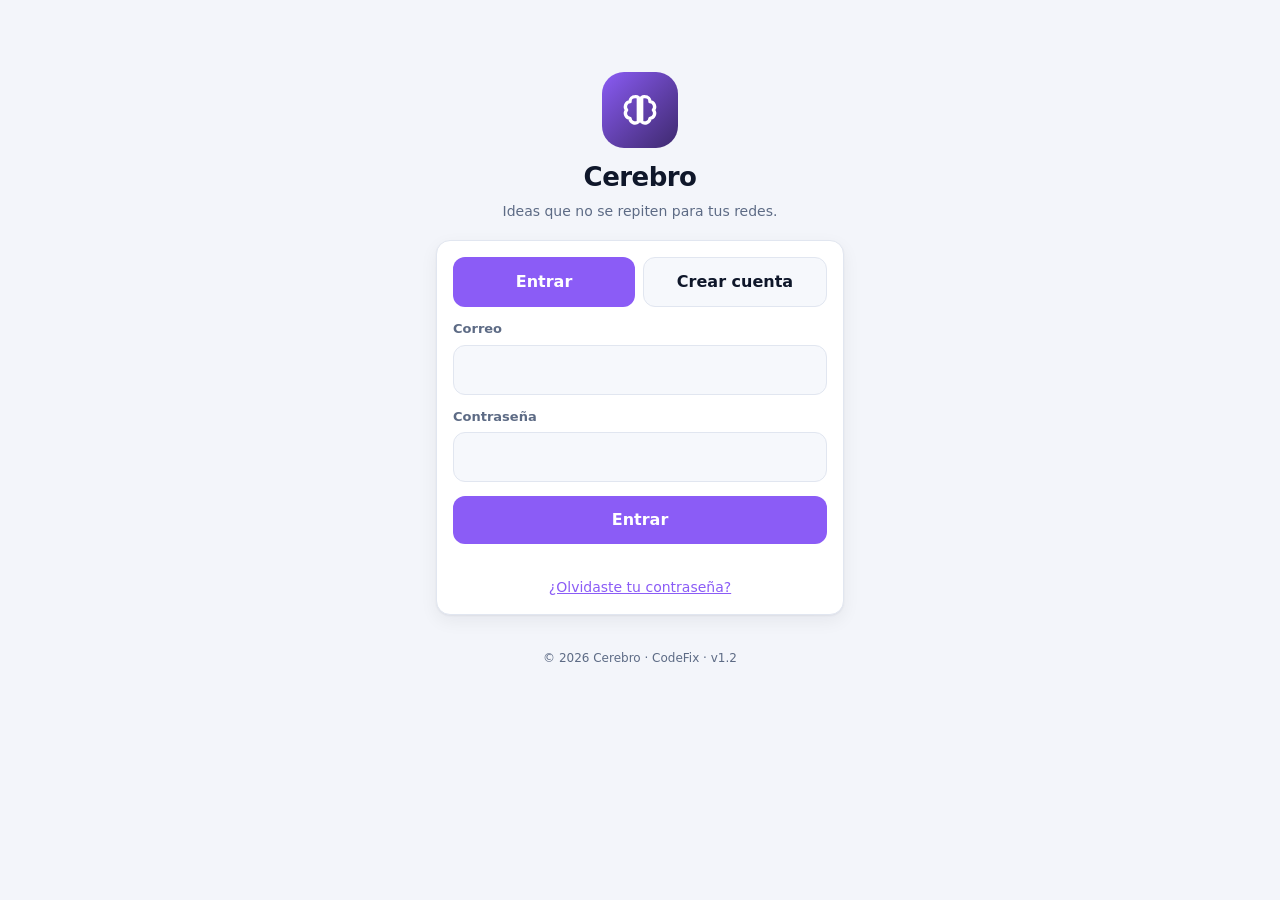
==== commit 7e03046d: "v1.2 (base 1.2): guía de uso por 5 días, botón al panel del Centro de Mando, notificaciones push com" ====
--- a/app/index.html
+++ b/app/index.html
@@ -14,7 +14,7 @@
 <script src="../shared/humano.js"></script>
 </head>
 <body class="con-tabs">
-<header class="top"><button type="button" class="emp-chip" id="bEmpresa" aria-label="Cambiar de empresa"><span class="logo" id="logoEmp"></span><span id="nomEmp">Cerebro</span><span class="flecha">▾</span></button><button class="icon-btn" id="bCampana" aria-label="Avisos" style="position:relative"></button></header>
+<header class="top"><button type="button" class="emp-chip" id="bEmpresa" aria-label="Cambiar de empresa"><span class="logo" id="logoEmp"></span><span id="nomEmp">Cerebro</span><span class="flecha">▾</span></button><a class="icon-btn hidden" id="bPanel" aria-label="Ir al panel del Centro de Mando" title="Panel"></a><button class="icon-btn" id="bCampana" aria-label="Avisos" style="position:relative"></button></header>
 <main>
   <section class="view on" id="v-inicio"></section><section class="view" id="v-ideas"></section><section class="view" id="v-calendario"></section>
   <section class="view" id="v-pedidos"></section><section class="view" id="v-metricas"></section><section class="view" id="v-base"></section><section class="view" id="v-empresa"></section>
@@ -41,12 +41,16 @@
   const c = await App.requerir();
   CC.cuenta = c;
   await App.cargarPublica();
+  // Sin claves de push el núcleo no ofrece activar notificaciones (se activan en Empresa → Notificaciones).
+  if (!App.pushListo()) App.activarPush = undefined;
   CC.montarBarra();
+  if (c.rol !== 'usuario') { const bp = document.getElementById('bPanel'); bp.href = App.urlPanel(); bp.innerHTML = CC.ico('panel', 20); bp.classList.remove('hidden'); }
   App.campana(document.getElementById('bCampana'));
   try { await CC.cargar(); } catch (e) { App.toast(e.message); }
   // Núcleo (pagos): cuenta nueva que debe su primer pago → pantalla de activación.
   if (c.rol === 'usuario') { if (!window.CFX_PAGOS) await new Promise((r) => addEventListener('load', r)); CFX_PAGOS.revisar({ rpc: App.rpc, salir: App.salir }); }
   CC.ir(location.hash.slice(1) || (CC.emp ? 'inicio' : 'empresa'));
+  setTimeout(() => CC.tour(false), 1500); // guía de uso: una vez al día durante los primeros 5 días
   addEventListener('hashchange', () => { const h = location.hash.slice(1); if (h && h !== CC.vista) CC.ir(h); });
   document.addEventListener('visibilitychange', () => { if (!document.hidden && Date.now() - CC.sync > 120000) CC.cargarEmpresa().then(CC.repintar).catch(() => {}); });
 })();
--- a/app/cc.css
+++ b/app/cc.css
@@ -76,4 +76,50 @@
 .equipo-fila button { min-height: 0; height: 44px; padding: 0; }
 .ritmo { display: grid; grid-template-columns: repeat(4, 1fr); gap: 6px; }
 .ritmo label { margin: 0; font-size: 12px; }
-@media (min-width: 720px) { .idea .botones { grid-template-columns: repeat(4, minmax(0, 140px)); } .grid-num { grid-template-columns: repeat(4, 1fr); } }
+/* Listas: el contenido usa todo el ancho y el botón queda a la derecha */
+.list li > .fila, .list li > .grow, .list li > .cont { flex: 1; min-width: 0; }
+.list li .cont > * + * { margin-top: 4px; }
+.list li .btns { margin-top: 8px; }
+/* Botones: ícono y texto siempre centrados, nada pegado */
+main button:not(.icon-btn):not(.opc), main .btn, dialog .card button:not(.opc) { display: inline-flex; align-items: center; justify-content: center; gap: 6px; text-align: center; }
+.btns { gap: 8px; }
+.idea .botones button, .btns button { white-space: nowrap; overflow: hidden; text-overflow: ellipsis; }
+.idea .botones button svg, .btns button svg { flex: none; }
+.opc { display: flex; flex-direction: column; align-items: flex-start; gap: 2px; }
+.opc small { display: block; }
+.opc.op-fila { flex-direction: row; align-items: center; gap: 10px; width: 100%; text-align: left; margin: 6px 0; min-height: 48px; }
+.opc.op-fila svg { flex: none; }
+/* Lista de publicaciones (en vez de tabla: se lee bien en cualquier ancho) */
+.pubs li { display: block; }
+.pubs .txt { display: -webkit-box; -webkit-line-clamp: 2; -webkit-box-orient: vertical; overflow: hidden; margin: 4px 0; }
+.pubs .nums { display: flex; flex-wrap: wrap; gap: 4px 14px; font-size: 13px; color: var(--muted); }
+.pubs .nums b { color: var(--text); }
+.titulo .small { min-height: 38px; }
+.fila.nav-sem b { font-size: 15px; }
+/* Tablet: dos columnas de números */
+@media (min-width: 600px) { .grid-num { grid-template-columns: repeat(3, 1fr); } }
+/* Computador: tarjetas en dos columnas, sin espacio vacío */
+@media (min-width: 900px) {
+  .grid-ideas, .grid-2 { display: grid; grid-template-columns: repeat(2, minmax(0, 1fr)); gap: 14px; align-items: start; }
+  .grid-ideas > .idea, .grid-2 > .card, .grid-2 > details { margin: 0; }
+  .grid-num { grid-template-columns: repeat(4, 1fr); }
+  .titulo h2 { font-size: 24px; }
+  dialog .card { max-width: 520px; }
+}
+@media (max-width: 370px) { .idea .campo .et { width: 62px; font-size: 10.5px; } .idea .botones button { font-size: 12.5px; } }
+
+/* Guía de uso */
+.guia { text-align: center; }
+.guia .g-ico { font-size: 44px; line-height: 1; margin: 6px 0 10px; }
+.guia h2 { margin: 0 0 6px; text-align: center; }
+.guia .g-pie button.hidden + .grow { display: none; }
+.guia p { min-height: 66px; margin: 0 auto; max-width: 420px; }
+.guia .g-puntos { display: flex; justify-content: center; gap: 6px; margin: 14px 0 4px; }
+.guia .g-puntos i { width: 7px; height: 7px; border-radius: 50%; background: var(--line); }
+.guia .g-puntos i.on { background: var(--brand); width: 18px; border-radius: 4px; }
+.guia .btns { margin-top: 10px; }
+.guia .btns button { flex: 1; }
+.guia .g-pie { margin-top: 6px; }
+header.top a.icon-btn { flex: none; }
+.idea .cab .sub.grow { white-space: nowrap; overflow: hidden; text-overflow: ellipsis; min-width: 0; }
+.idea .cab .pill { flex: none; max-width: 55%; overflow: hidden; text-overflow: ellipsis; white-space: nowrap; }
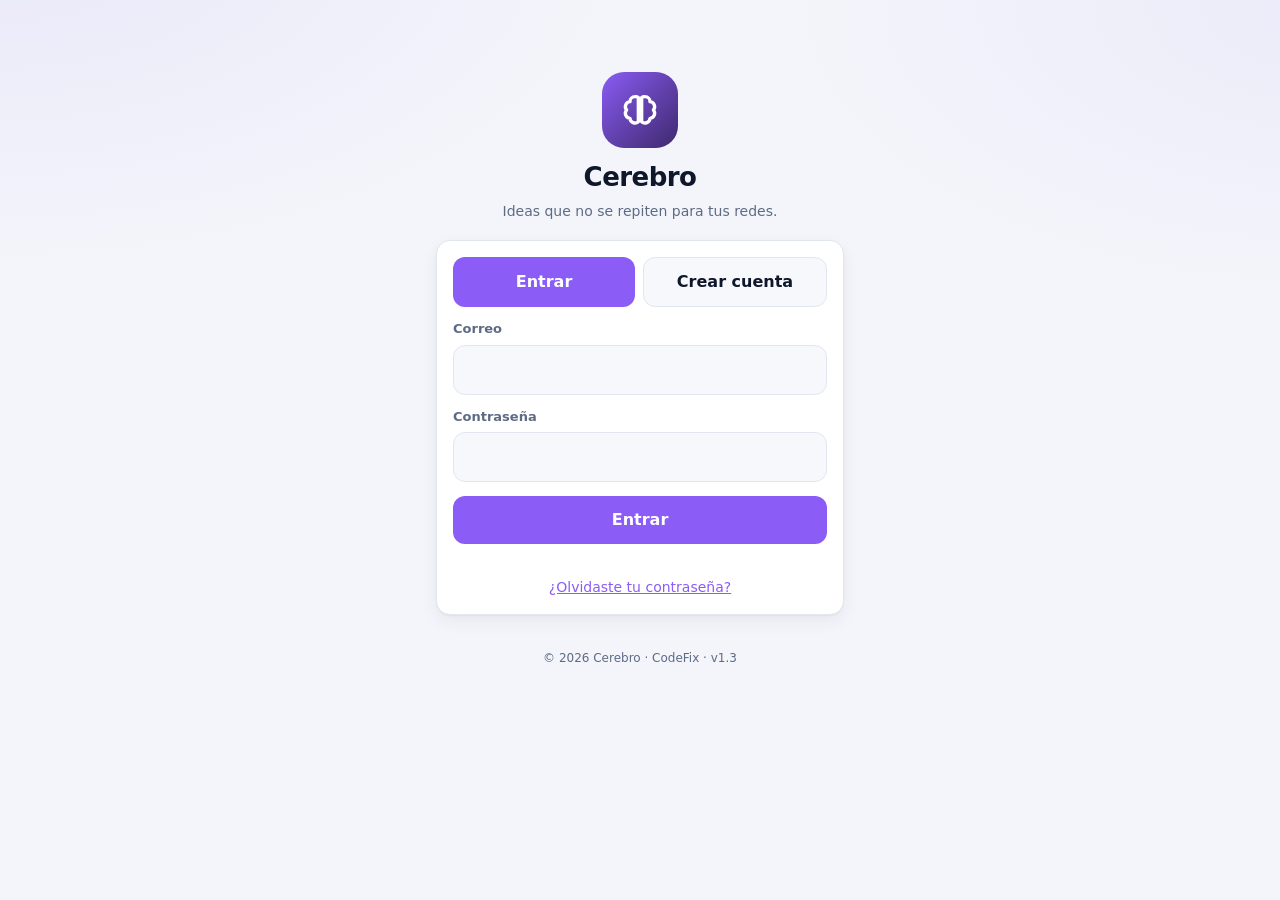
==== commit b70063ee: "Cerebro 1.3 (base 1.3) · núcleo 2.4: cabecera común con ⇄ Panel (del núcleo), Empresa en cuadrícula " ====
--- a/app/index.html
+++ b/app/index.html
@@ -14,8 +14,8 @@
 <script src="../shared/humano.js"></script>
 </head>
 <body class="con-tabs">
-<header class="top"><button type="button" class="emp-chip" id="bEmpresa" aria-label="Cambiar de empresa"><span class="logo" id="logoEmp"></span><span id="nomEmp">Cerebro</span><span class="flecha">▾</span></button><a class="icon-btn hidden" id="bPanel" aria-label="Ir al panel del Centro de Mando" title="Panel"></a><button class="icon-btn" id="bCampana" aria-label="Avisos" style="position:relative"></button></header>
-<main>
+<header class="top"><button type="button" class="emp-chip" id="bEmpresa" aria-label="Cambiar de empresa"><span class="logo" id="logoEmp"></span><span id="nomEmp">Cerebro</span><span class="flecha">▾</span></button><button class="icon-btn" id="bCampana" aria-label="Avisos" style="position:relative"></button></header>
+<main data-sin-pila>
   <section class="view on" id="v-inicio"></section><section class="view" id="v-ideas"></section><section class="view" id="v-calendario"></section>
   <section class="view" id="v-pedidos"></section><section class="view" id="v-metricas"></section><section class="view" id="v-base"></section><section class="view" id="v-empresa"></section>
 </main>
@@ -44,7 +44,6 @@
   // Sin claves de push el núcleo no ofrece activar notificaciones (se activan en Empresa → Notificaciones).
   if (!App.pushListo()) App.activarPush = undefined;
   CC.montarBarra();
-  if (c.rol !== 'usuario') { const bp = document.getElementById('bPanel'); bp.href = App.urlPanel(); bp.innerHTML = CC.ico('panel', 20); bp.classList.remove('hidden'); }
   App.campana(document.getElementById('bCampana'));
   try { await CC.cargar(); } catch (e) { App.toast(e.message); }
   // Núcleo (pagos): cuenta nueva que debe su primer pago → pantalla de activación.
--- a/app/cc.css
+++ b/app/cc.css
@@ -24,7 +24,7 @@
 .idea .campo .acc { flex: none; display: flex; gap: 4px; }
 .idea .campo .acc button { width: 32px; height: 32px; min-height: 0; padding: 0; border-radius: 9px; background: var(--field); border: 1px solid var(--line); font-size: 14px; box-shadow: none; color: var(--text); }
 .idea .campo .acc button.lock-on { background: color-mix(in srgb, var(--gold) 25%, transparent); border-color: var(--gold); }
-.idea .botones { display: grid; grid-template-columns: repeat(4, 1fr); gap: 6px; margin-top: 8px; }
+.idea .botones { display: grid; grid-template-columns: 1fr 1fr 1.3fr 42px; gap: 6px; margin-top: 8px; }
 .idea .botones button { min-height: 40px; padding: 0 4px; font-size: 13px; }
 .idea.descartado { opacity: .5; }
 .red { display: inline-flex; align-items: center; gap: 4px; font-size: 12px; font-weight: 800; padding: 3px 8px; border-radius: 99px; color: #fff; letter-spacing: .02em; }
--- a/shared/tema.css
+++ b/shared/tema.css
@@ -155,3 +155,54 @@
   body.cfx-con-barra main, body.cfx-con-barra .cfx-centro { width: auto !important; max-width: 1040px !important; margin-left: auto !important; margin-right: auto !important; box-sizing: border-box; }
   body.cfx-con-barra .con-nav { padding-left: 0 !important; }
 }
+/* ===== Núcleo 2.3 · Barra lista, espacio vacío, centrado y diseño moderno ===== */
+/* La barra de abajo no "salta" al cargar: se muestra cuando el núcleo ya la ordenó. */
+@media (max-width: 899px) {
+  html:not(.cfx-barra-lista) nav.nav:not(.cfx-barra), html:not(.cfx-barra-lista) nav.tabs:not(.sub):not(.cfx-barra), html:not(.cfx-barra-lista) nav#nav:not(.cfx-barra) { visibility: hidden; }
+  nav.cfx-barra > .cfx-vacio { display: block; min-height: 50px; }
+}
+@media (min-width: 900px) { nav.cfx-barra > .cfx-vacio { display: none !important; } }
+/* El + exactamente al centro de su círculo */
+nav.cfx-barra > .cfx-mas .cfx-ico, nav.cfx-barra > .cfx-mas .cfx-ico svg { transform: none; }
+nav.cfx-barra > .cfx-mas .cfx-ico svg { width: 28px !important; height: 28px !important; }
+/* Botones de ícono y flechas de volver: el símbolo siempre al centro del cuadro */
+.icono, .icon-btn, .btn-icono, .cfx-aj-volver, .icono-top {
+  display: inline-grid; place-items: center; line-height: 1 !important; text-align: center; }
+.icono[hidden], .icon-btn[hidden], .btn-icono[hidden], .icono-top[hidden] { display: none !important; }
+.icono > svg, .icon-btn > svg, .btn-icono > svg, .cfx-aj-volver > svg { display: block; margin: 0 !important; }
+/* Los textos siempre caben en su cuadro (palabras largas, correos y links se cortan bien) */
+.card, .tarjeta, .item, .cfx-grilla > *, .kpi, .stats > *, dialog, .modal-caja, .sheet, .hoja { overflow-wrap: anywhere; min-width: 0; }
+h1, h2, h3 { overflow-wrap: anywhere; }
+.cfx-grilla > button, .cfx-grilla > a { text-wrap: balance; }
+/* Tarjetas de menú (Ajustes / Más): el ícono en su cuadro con brillo de la marca */
+.cfx-aj > button > span:first-child { display: grid; place-items: center; width: 44px; height: 44px; border-radius: 14px; font-size: 22px !important;
+  background: linear-gradient(135deg, color-mix(in srgb, var(--brand, var(--marca, #2563eb)) 22%, transparent), color-mix(in srgb, #8b5cf6 16%, transparent));
+  box-shadow: inset 0 0 0 1px color-mix(in srgb, var(--brand, var(--marca, #2563eb)) 30%, transparent); }
+/* Toque moderno: tarjetas que se elevan y brillan suave al tocarlas */
+.card, .tarjeta, .cfx-grilla > a, .cfx-grilla > button, .cfx-mh-op, .kpi { transition: transform .18s ease, box-shadow .18s ease, border-color .18s ease; }
+@media (hover: hover) {
+  .cfx-grilla > a:hover, .cfx-grilla > button:hover, .cfx-mh-op:hover { transform: translateY(-2px);
+    box-shadow: 0 10px 28px -12px color-mix(in srgb, var(--brand, var(--marca, #2563eb)) 55%, transparent) !important; }
+}
+.cfx-grilla > a:active, .cfx-grilla > button:active, .cfx-mh-op:active { transform: scale(.97); }
+/* Fondo "galáctico" suave (sin tapar el color de cada app) */
+body { background-image: radial-gradient(900px 480px at 0% -8%, color-mix(in srgb, var(--brand, var(--marca, #2563eb)) 9%, transparent), transparent 70%),
+  radial-gradient(800px 420px at 105% 0%, color-mix(in srgb, #8b5cf6 7%, transparent), transparent 70%); background-attachment: fixed; background-repeat: no-repeat; }
+@media (prefers-color-scheme: dark) { :root:not([data-theme="light"]):not(.claro):not(.light) body { background-image:
+  radial-gradient(900px 520px at 0% -10%, color-mix(in srgb, var(--brand, var(--marca, #2563eb)) 18%, transparent), transparent 70%),
+  radial-gradient(800px 480px at 105% 0%, color-mix(in srgb, #8b5cf6 14%, transparent), transparent 70%); } }
+:root[data-theme="dark"] body, html.dark body, html.oscuro body { background-image: radial-gradient(900px 520px at 0% -10%, color-mix(in srgb, var(--brand, var(--marca, #2563eb)) 18%, transparent), transparent 70%),
+  radial-gradient(800px 480px at 105% 0%, color-mix(in srgb, #8b5cf6 14%, transparent), transparent 70%); }
+/* Al bajar, cada tarjeta entra suave (solo en navegadores que lo permiten; si no, se ve normal) */
+@supports (animation-timeline: view()) {
+  @media (prefers-reduced-motion: no-preference) {
+    .card, .tarjeta, .cfx-grilla > a, .cfx-grilla > button { animation: cfxEntra linear both; animation-timeline: view(); animation-range: entry 0% entry 40%; }
+  }
+}
+@keyframes cfxEntra { from { opacity: .25; translate: 0 14px; scale: .985; } to { opacity: 1; translate: none; scale: none; } }
+/* Listas que se apilan al bajar (núcleo: barra.js marca .cfx-apilar): cada tarjeta queda pegada arriba y la siguiente se pone encima */
+@media (max-width: 899px) {
+  .cfx-apilar > .cfx-pila { position: sticky; top: calc(var(--cfx-top, 64px) + 8px + var(--cfx-i, 0) * 6px); z-index: 1;
+    box-shadow: 0 -6px 18px -10px rgba(15, 23, 42, .35), var(--cfx-sombra, none) !important; }
+  .cfx-apilar > .cfx-pila { scale: var(--cfx-esc, 1); filter: brightness(var(--cfx-luz, 1)); transform-origin: 50% 0; transition: scale .08s linear; animation: none !important; }
+}
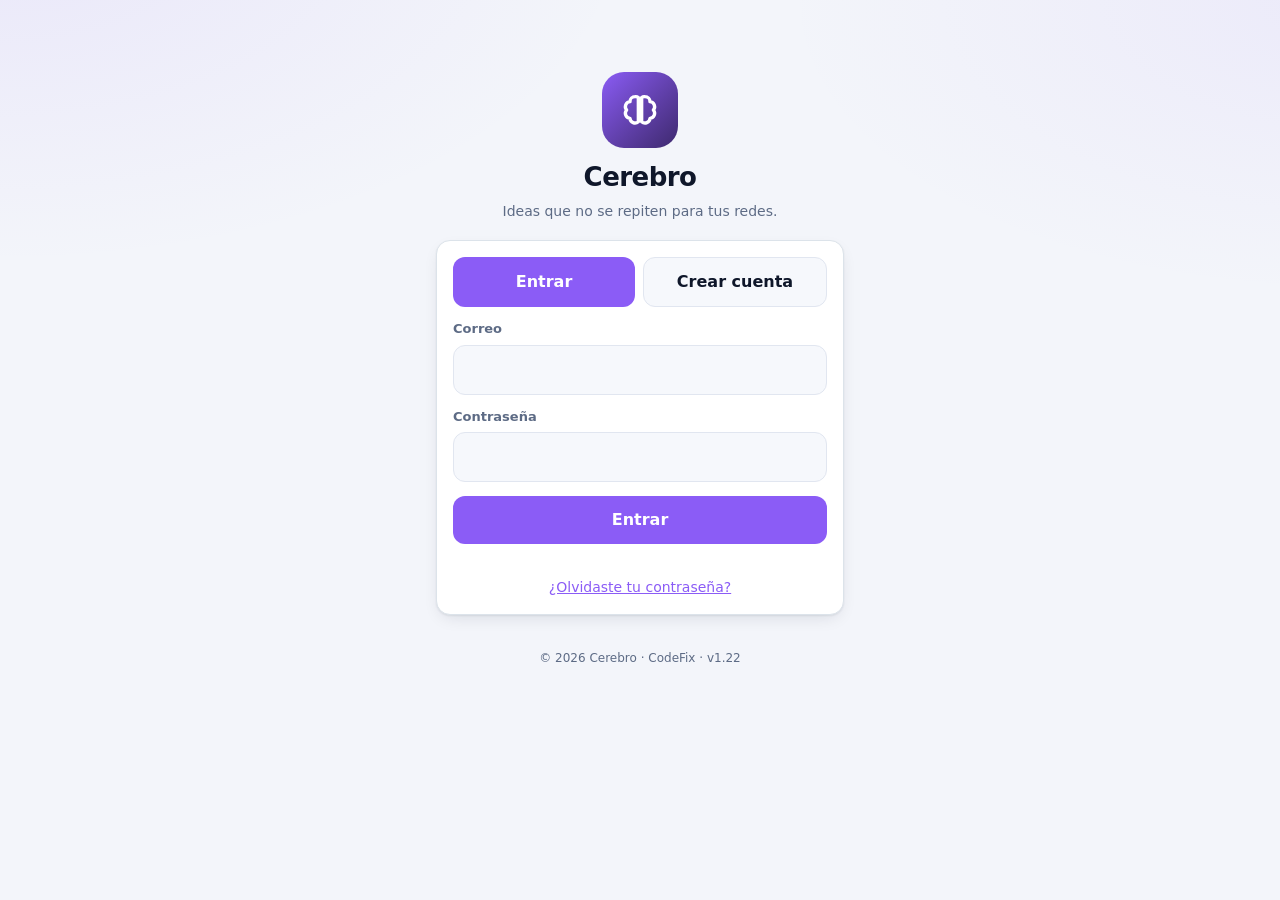
==== commit db95c62e: "Núcleo 2.22: carga unificada (barra de luz, botones con puntitos y ✓, esqueletos con brillo); Órbita" ====
--- a/app/index.html
+++ b/app/index.html
@@ -11,6 +11,7 @@
 <link rel="stylesheet" href="../shared/app.css">
 <link rel="stylesheet" href="cc.css">
 <link rel="stylesheet" href="../shared/tema.css">
+<script src="../shared/carga.js"></script>
 <script src="../shared/humano.js"></script>
 </head>
 <body class="con-tabs">
--- a/shared/tema.css
+++ b/shared/tema.css
@@ -5,7 +5,7 @@
    Las variables tienen los nombres de todas las apps (brand/bg/card/text… y marca/fondo/tarjeta/texto…). */
 :root {
   --cfx-fondo: #f3f5f7; --cfx-tarjeta: #ffffff; --cfx-campo: #f7f9fb; --cfx-texto: #111827; --cfx-texto-2: #5b6472;
-  --cfx-borde: #e2e7ec; --cfx-sombra: 0 1px 2px rgba(15, 23, 42, .06), 0 4px 14px rgba(15, 23, 42, .05);
+  --cfx-borde: #dce3ea; --cfx-sombra: 0 1px 2px rgba(15, 23, 42, .07), 0 6px 18px -6px rgba(15, 23, 42, .14);
   --cfx-radio: 14px; --cfx-radio-chico: 12px;
   --cfx-letra: system-ui, -apple-system, "Segoe UI", Roboto, "Helvetica Neue", Arial, sans-serif;
   --cfx-ok: #16a34a; --cfx-mal: #dc2626; --cfx-aviso: #ea580c;
@@ -24,12 +24,12 @@
 @media (prefers-color-scheme: dark) {
   :root:not([data-theme="light"]):not(.claro):not(.light) {
     --cfx-fondo: #0e1318; --cfx-tarjeta: #161d25; --cfx-campo: #1b232d; --cfx-texto: #e8edf2; --cfx-texto-2: #9aa6b2;
-    --cfx-borde: #263240; --cfx-sombra: none;
+    --cfx-borde: #2d3a49; --cfx-sombra: 0 1px 0 rgba(255, 255, 255, .03) inset, 0 8px 22px -10px rgba(0, 0, 0, .75);
   }
 }
 :root[data-theme="dark"], html.dark, html.oscuro, body.dark, body.oscuro {
   --cfx-fondo: #0e1318; --cfx-tarjeta: #161d25; --cfx-campo: #1b232d; --cfx-texto: #e8edf2; --cfx-texto-2: #9aa6b2;
-  --cfx-borde: #263240; --cfx-sombra: none;
+  --cfx-borde: #2d3a49; --cfx-sombra: 0 1px 0 rgba(255, 255, 255, .03) inset, 0 8px 22px -10px rgba(0, 0, 0, .75);
   --bg: var(--cfx-fondo); --card: var(--cfx-tarjeta); --card2: var(--cfx-campo); --field: var(--cfx-campo);
   --text: var(--cfx-texto); --ink: var(--cfx-texto); --muted: var(--cfx-texto-2); --line: var(--cfx-borde); --shadow: var(--cfx-sombra);
   --fondo: var(--cfx-fondo); --tarjeta: var(--cfx-tarjeta); --texto: var(--cfx-texto); --texto-2: var(--cfx-texto-2);
@@ -68,7 +68,7 @@
   nav.cfx-barra > .cfx-mas::before { display: none; }
   nav.cfx-barra > .cfx-mas .cfx-ico, nav.cfx-barra > .cfx-mas > svg:first-child, nav.cfx-barra > .cfx-mas > span:first-child {
     width: 56px !important; height: 56px !important; margin: -22px auto 0 !important; border-radius: 50% !important;
-    background: var(--brand, var(--marca, #2563eb)) !important; color: var(--brand-ink, #fff) !important;
+    background: var(--brand, var(--marca, #2563eb)) !important; color: var(--cfx-mas-ink, #111827) !important;
     box-shadow: 0 6px 16px color-mix(in srgb, var(--brand, var(--marca, #2563eb)) 45%, transparent), 0 0 0 4px var(--cfx-tarjeta) !important;
   }
   nav.cfx-barra > .cfx-mas span svg { width: 28px !important; height: 28px !important; margin: 0 !important; }
@@ -105,7 +105,7 @@
   }
   nav.cfx-barra > .on::before, nav.cfx-barra > .activo::before, nav.cfx-barra > .cfx-mas::before { display: none !important; }
   nav.cfx-barra > .cfx-mas { order: -1; align-self: center !important; width: 52px !important; min-height: 52px !important; height: 52px !important; padding: 0 !important; margin-bottom: 12px !important; border-radius: 50% !important;
-    justify-content: center !important; font-size: 0 !important; background: var(--brand, var(--marca, #2563eb)) !important; color: var(--brand-ink, #fff) !important; }
+    justify-content: center !important; font-size: 0 !important; background: var(--brand, var(--marca, #2563eb)) !important; color: var(--cfx-mas-ink, #111827) !important; }
   nav.cfx-barra > .cfx-mas:hover { filter: brightness(1.08); }
   nav.cfx-barra > .cfx-mas .cfx-ico, nav.cfx-barra > .cfx-mas > svg:first-child, nav.cfx-barra > .cfx-mas > span:first-child { width: 26px !important; height: 26px !important; background: none !important; color: inherit !important; }
   nav.cfx-barra > .cfx-mas svg { width: 26px !important; height: 26px !important; }
@@ -117,16 +117,18 @@
 }
 @media (max-width: 360px) { nav.cfx-barra > a, nav.cfx-barra > button { font-size: 10px !important; } nav.cfx-barra > .cfx-mas .cfx-ico { width: 50px !important; height: 50px !important; } }
 /* Menú en cuadrícula (igual en todas las apps): Más / Ajustes = tarjetas; dentro de cada sección, pestañas en tira. */
-.cfx-grilla { display: grid !important; grid-template-columns: repeat(auto-fill, minmax(150px, 1fr)) !important; gap: 10px !important; padding: 0 !important; margin: 0 0 12px !important;
+.cfx-grilla { display: grid !important; grid-template-columns: repeat(auto-fill, minmax(150px, 1fr)) !important; gap: 10px !important; grid-auto-rows: 1fr !important; padding: 0 !important; margin: 0 0 12px !important;
   list-style: none !important; background: none !important; border: 0 !important; box-shadow: none !important; }
 .cfx-grilla > li { display: block !important; margin: 0 !important; padding: 0 !important; border: 0 !important; }
 .cfx-grilla > a, .cfx-grilla > button, .cfx-grilla > li > a {
   display: flex !important; flex-direction: column !important; align-items: flex-start !important; justify-content: flex-start !important; gap: 6px !important;
-  width: 100% !important; min-height: 92px; margin: 0 !important; padding: 14px !important; box-sizing: border-box; position: relative;
+  width: 100% !important; height: 100% !important; min-height: 112px !important; margin: 0 !important; padding: 14px !important; box-sizing: border-box; position: relative;
   border-radius: 18px !important; background: var(--cfx-tarjeta) !important; border: 1px solid var(--cfx-borde) !important; box-shadow: var(--cfx-sombra, none);
   color: var(--cfx-texto) !important; font: 700 14px/1.25 var(--cfx-letra) !important; text-align: left !important; text-decoration: none !important; white-space: normal !important; cursor: pointer; }
 .cfx-grilla > a:hover, .cfx-grilla > button:hover, .cfx-grilla > li > a:hover { border-color: var(--brand, var(--marca, #2563eb)) !important; }
 .cfx-grilla .ic-caja, .cfx-grilla > button > span:first-child { font-size: 24px; }
+/* Todas las tarjetas del mismo alto (dos líneas de texto) y el cuadrado del ícono del mismo tamaño en todas. */
+.cfx-grilla .ic-caja { width: 40px !important; height: 40px !important; min-width: 40px !important; flex: none !important; }
 .cfx-grilla .chev, .cfx-grilla .flecha, .cfx-grilla a > .muted:last-child { display: none !important; }
 .cfx-grilla .badge, .cfx-grilla .num, .cfx-grilla .punto, .cfx-grilla .tag { position: absolute !important; top: 10px !important; right: 10px !important; }
 @media (max-width: 360px) { .cfx-grilla { grid-template-columns: 1fr 1fr !important; } }
@@ -152,7 +154,7 @@
 nav.cfx-barra > .cfx-mas .cfx-ico svg { display: block !important; margin: 0 !important; flex: none !important; }
 /* Computador: el contenido de cada pestaña centrado y con ancho máximo (a la derecha del menú lateral, sin espacio vacío) */
 @media (min-width: 900px) {
-  body.cfx-con-barra main, body.cfx-con-barra .cfx-centro { width: auto !important; max-width: 1040px !important; margin-left: auto !important; margin-right: auto !important; box-sizing: border-box; }
+  body.cfx-con-barra main, body.cfx-con-barra .cfx-centro { width: auto !important; max-width: 960px !important; margin-left: auto !important; margin-right: auto !important; box-sizing: border-box; }
   body.cfx-con-barra .con-nav { padding-left: 0 !important; }
 }
 /* ===== Núcleo 2.3 · Barra lista, espacio vacío, centrado y diseño moderno ===== */
@@ -179,7 +181,7 @@
   background: linear-gradient(135deg, color-mix(in srgb, var(--brand, var(--marca, #2563eb)) 22%, transparent), color-mix(in srgb, #8b5cf6 16%, transparent));
   box-shadow: inset 0 0 0 1px color-mix(in srgb, var(--brand, var(--marca, #2563eb)) 30%, transparent); }
 /* Toque moderno: tarjetas que se elevan y brillan suave al tocarlas */
-.card, .tarjeta, .cfx-grilla > a, .cfx-grilla > button, .cfx-mh-op, .kpi { transition: transform .18s ease, box-shadow .18s ease, border-color .18s ease; }
+.card, .tarjeta, .cfx-grilla > a, .cfx-grilla > button, .cfx-mh-op, .kpi { transition: transform .14s ease, box-shadow .14s ease, border-color .14s ease; }
 @media (hover: hover) {
   .cfx-grilla > a:hover, .cfx-grilla > button:hover, .cfx-mh-op:hover { transform: translateY(-2px);
     box-shadow: 0 10px 28px -12px color-mix(in srgb, var(--brand, var(--marca, #2563eb)) 55%, transparent) !important; }
@@ -193,12 +195,7 @@
   radial-gradient(800px 480px at 105% 0%, color-mix(in srgb, #8b5cf6 14%, transparent), transparent 70%); } }
 :root[data-theme="dark"] body, html.dark body, html.oscuro body { background-image: radial-gradient(900px 520px at 0% -10%, color-mix(in srgb, var(--brand, var(--marca, #2563eb)) 18%, transparent), transparent 70%),
   radial-gradient(800px 480px at 105% 0%, color-mix(in srgb, #8b5cf6 14%, transparent), transparent 70%); }
-/* Al bajar, cada tarjeta entra suave (solo en navegadores que lo permiten; si no, se ve normal) */
-@supports (animation-timeline: view()) {
-  @media (prefers-reduced-motion: no-preference) {
-    .card, .tarjeta, .cfx-grilla > a, .cfx-grilla > button { animation: cfxEntra linear both; animation-timeline: view(); animation-range: entry 0% entry 40%; }
-  }
-}
+/* Las tarjetas ya NO se animan al bajar ni al volver a una pantalla: la página queda quieta (antes parecía que se recargaba). */
 @keyframes cfxEntra { from { opacity: .25; translate: 0 14px; scale: .985; } to { opacity: 1; translate: none; scale: none; } }
 /* Listas que se apilan al bajar (núcleo: barra.js marca .cfx-apilar): cada tarjeta queda pegada arriba y la siguiente se pone encima */
 @media (max-width: 899px) {
@@ -206,3 +203,65 @@
     box-shadow: 0 -6px 18px -10px rgba(15, 23, 42, .35), var(--cfx-sombra, none) !important; }
   .cfx-apilar > .cfx-pila { scale: var(--cfx-esc, 1); filter: brightness(var(--cfx-luz, 1)); transform-origin: 50% 0; transition: scale .08s linear; animation: none !important; }
 }
+
+/* El + del centro: siempre de color neutro oscuro (no blanco), así no se pierde si el color de la app es claro o blanco. */
+:root { --cfx-mas-ink: #111827; }
+
+/* ---------- Animaciones (igual en las 7 apps, celular y escritorio). Solo transform/opacity: fluidas y sin saltos.
+   Si el teléfono pide "reducir movimiento", no hay animaciones. ---------- */
+@media (prefers-reduced-motion: no-preference) {
+  :root { --cfx-ease: cubic-bezier(.2, .8, .2, 1); }
+  /* Cambio de pantalla o pestaña: la sección entra suave */
+  .view.on, .vista.on, section.on, [data-cfx-vista] { animation: cfxVista .2s var(--cfx-ease) both; }
+  /* Ventanas y hojas: suben desde abajo en celular, aparecen con zoom suave en escritorio */
+  dialog[open] > *, .modal:not([hidden]) .modal-caja, .sheet, .hoja { animation: cfxSube .2s var(--cfx-ease) both; }
+  dialog[open]::backdrop { animation: cfxFundido .18s ease both; }
+  .modal:not([hidden]) { animation: cfxFundido .2s ease both; }
+  @media (min-width: 700px) { dialog[open] > *, .modal:not([hidden]) .modal-caja { animation-name: cfxZoom; } }
+  /* Botones: se hunden un poco al tocarlos */
+  button, .btn, a.btn, .chip, .cfx-grilla > a, .cfx-grilla > button { transition: transform .14s var(--cfx-ease), background-color .2s, color .2s, border-color .2s, box-shadow .2s; }
+  button:active:not(:disabled), .btn:active, .chip:active, .cfx-grilla > a:active, .cfx-grilla > button:active { transform: scale(.96); }
+  /* Barra de abajo: el ícono elegido "salta" un poco */
+  nav.cfx-barra > a, nav.cfx-barra > button { transition: color .2s, background-color .25s; }
+  nav.cfx-barra > .on:not(.cfx-mas) svg, nav.cfx-barra > .activo:not(.cfx-mas) svg { animation: cfxPop .35s var(--cfx-ease); }
+  nav.cfx-barra > .cfx-mas > :first-child { transition: transform .18s var(--cfx-ease), box-shadow .2s; }
+  @media (hover: hover) { nav.cfx-barra > .cfx-mas:hover > :first-child { transform: translateY(-2px); } .card:hover, .cfx-grilla > a:hover, .cfx-grilla > button:hover { transition: transform .2s var(--cfx-ease), box-shadow .2s; } .cfx-grilla > a:hover, .cfx-grilla > button:hover { transform: translateY(-2px); } }
+  /* Insignias que cambian: pulso corto */
+  .badge.on, .num:not(:empty), .punto:not(.oculto) { animation: cfxPop .4s var(--cfx-ease); }
+}
+@keyframes cfxVista { from { opacity: 0; transform: translateY(8px); } to { opacity: 1; transform: none; } }
+@keyframes cfxSube { from { opacity: 0; transform: translateY(24px); } to { opacity: 1; transform: none; } }
+@keyframes cfxZoom { from { opacity: 0; transform: scale(.96); } to { opacity: 1; transform: none; } }
+@keyframes cfxFundido { from { opacity: 0; } to { opacity: 1; } }
+@keyframes cfxPop { 0% { transform: scale(.85); } 60% { transform: scale(1.08); } 100% { transform: none; } }
+
+/* El + del centro nunca muestra texto (tampoco mientras la barra se arma): solo el signo; el nombre queda para lectores de pantalla. */
+nav :is(.cfx-mas, .nuevo, .nav-mas, .mas-grande, [data-cfx-nuevo]) { font-size: 0 !important; }
+nav :is(.cfx-mas, .nuevo, .nav-mas, .mas-grande, [data-cfx-nuevo]) :is(small, .t, .txt, .label) { display: none !important; }
+
+/* ---------- Nítido (núcleo 2.12): bordes que se notan, sombras suaves, textos que no se cortan ---------- */
+.card, .tarjeta, .kpi { border-color: var(--cfx-borde); box-shadow: var(--cfx-sombra, none); }
+input::placeholder, textarea::placeholder { text-overflow: ellipsis; opacity: .75; }
+/* Tiras de filtros que no caben: se deslizan de lado y se desvanecen en la orilla (así se nota que hay más). */
+.cfx-desliza { overflow-x: auto !important; flex-wrap: nowrap !important; scrollbar-width: none; scroll-snap-type: x proximity; }
+.cfx-desliza::-webkit-scrollbar { display: none; }
+.cfx-desliza > * { flex: none !important; scroll-snap-align: start; }
+.cfx-desliza.cfx-d-der { -webkit-mask-image: linear-gradient(90deg, #000 calc(100% - 36px), transparent); mask-image: linear-gradient(90deg, #000 calc(100% - 36px), transparent); }
+.cfx-desliza.cfx-d-izq { -webkit-mask-image: linear-gradient(90deg, transparent, #000 36px); mask-image: linear-gradient(90deg, transparent, #000 36px); }
+.cfx-desliza.cfx-d-izq.cfx-d-der { -webkit-mask-image: linear-gradient(90deg, transparent, #000 36px, #000 calc(100% - 36px), transparent); mask-image: linear-gradient(90deg, transparent, #000 36px, #000 calc(100% - 36px), transparent); }
+/* Botones: el texto en una línea y el ícono al centro con el texto. */
+button, .btn, a.btn, .chip { align-items: center; }
+.chip, .seg > button, .tabs > button, .cp-tabs > button { white-space: nowrap; }
+/* ===== Núcleo 2.20 · Lo último de cada pestaña nunca queda bajo la barra ni el + (barra 62 px + mitad del + + 16 px) ===== */
+@media (max-width: 899px) {
+  body.cfx-con-barra { padding-bottom: calc(112px + env(safe-area-inset-bottom)) !important; }
+  body.cfx-con-barra .cfx-pad-barra { padding-bottom: calc(112px + env(safe-area-inset-bottom)) !important; }
+}
+/* Botones chicos (chips, ✕) con alto táctil de 40 px */
+button.chip, a.chip, [role="button"].chip { min-height: 40px; }
+/* Computador: el contenido centrado, sin estirarse a todo el ancho; tarjetas de números en grilla pareja */
+@media (min-width: 900px) {
+  body.cfx-con-barra .con-nav > main, body.cfx-con-barra .cfx-centrado { max-width: 960px !important; margin-left: auto !important; margin-right: auto !important; }
+  /* Tarjetas de números: llenan la fila pareja (auto-fit), sin hueco a la derecha */
+  .stats, .kpis, .cfx-kpis { display: grid !important; grid-template-columns: repeat(auto-fit, minmax(160px, 1fr)) !important; gap: 12px !important; }
+}
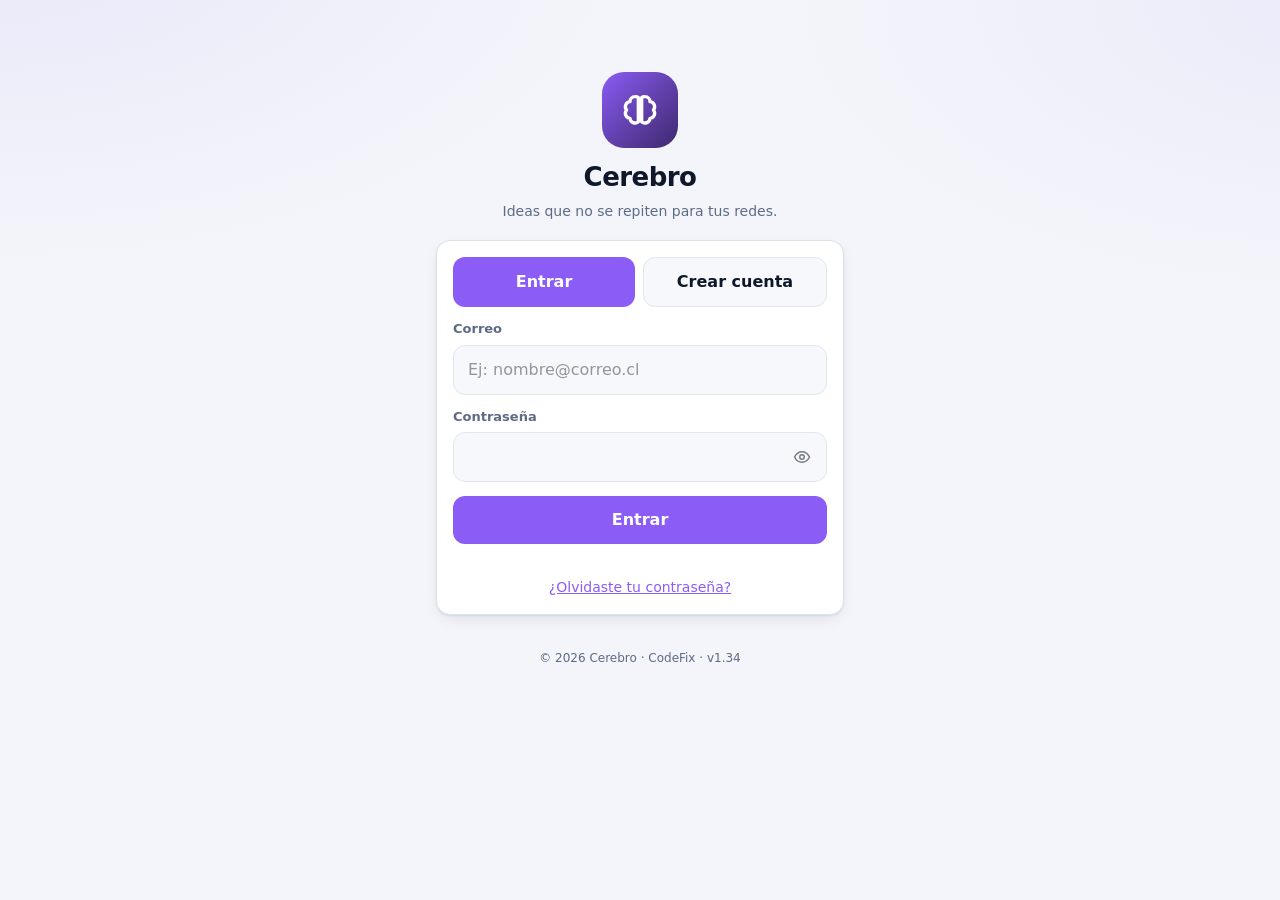
==== commit 4619c520: "Datos en bruto inteligentes: montos, teléfonos, RUT, fechas, patentes y correos (núcleo 2.38) Co-Aut" ====
--- a/app/index.html
+++ b/app/index.html
@@ -66,5 +66,6 @@
 <script src="../shared/verificar.js"></script>
 <script src="../shared/premium.js"></script>
 <script src="../shared/ayuda.js"></script>
+<script src="../shared/datos.js"></script>
 </body>
 </html>
--- a/shared/tema.css
+++ b/shared/tema.css
@@ -54,7 +54,9 @@
     border: 0 !important; border-radius: 12px !important; background: none !important; box-shadow: none !important;
     color: var(--cfx-texto-2) !important; font: 600 11px/1.15 var(--cfx-letra) !important; text-align: center !important; text-decoration: none !important;
     white-space: nowrap; overflow: hidden; text-overflow: ellipsis; position: relative; transform: none !important;
-  }
+    -webkit-tap-highlight-color: transparent; outline: none;  /* sin mancha oscura al tocar (Android) */
+  }
+  nav.cfx-barra > :focus-visible { outline: 2px solid var(--brand, var(--marca, #2563eb)); outline-offset: 2px; }
   nav.cfx-barra > a > small, nav.cfx-barra > button > small { font: inherit !important; margin: 0 !important; }
   nav.cfx-barra > a > span:first-child, nav.cfx-barra > button > span:first-child, nav.cfx-barra .cfx-ico {
     display: grid !important; place-items: center !important; width: 26px !important; height: 26px !important; margin: 0 auto !important; padding: 0 !important;
@@ -265,3 +267,16 @@
   /* Tarjetas de números: llenan la fila pareja (auto-fit), sin hueco a la derecha */
   .stats, .kpis, .cfx-kpis { display: grid !important; grid-template-columns: repeat(auto-fit, minmax(160px, 1fr)) !important; gap: 12px !important; }
 }
+/* ===== Núcleo 2.31 · Barra de abajo que se esconde sola (celular y tablet) =====
+   Aparece al cargar, al cambiar de pantalla y al subir; se esconde al bajar o tras unos segundos sin usarla.
+   Queda una asa abajo al centro: tocarla (o deslizar hacia arriba) la vuelve a mostrar. */
+@media (max-width: 899px) {
+  nav.cfx-barra { transition: transform .3s cubic-bezier(.2, .8, .2, 1), opacity .3s ease !important; }
+  nav.cfx-barra.cfx-escondida { transform: translateY(calc(100% + 40px)) !important; opacity: 0; pointer-events: none; }
+  .cfx-barra-asa { position: fixed; left: 50%; bottom: 0; z-index: 41; transform: translateX(-50%); width: 96px; height: calc(22px + env(safe-area-inset-bottom)); padding: 0 0 env(safe-area-inset-bottom); margin: 0;
+    border: 0; background: none; cursor: pointer; display: none; place-items: center; -webkit-tap-highlight-color: transparent; }
+  .cfx-barra-asa::before { content: ''; width: 44px; height: 5px; border-radius: 3px; background: var(--cfx-texto-2, #5b6472); opacity: .55; box-shadow: 0 0 0 2px var(--cfx-tarjeta, #fff); }
+  html.cfx-barra-oculta .cfx-barra-asa { display: grid; }
+}
+@media (min-width: 900px) { .cfx-barra-asa { display: none !important; } }
+@media (prefers-reduced-motion: reduce) { nav.cfx-barra { transition: none !important; } }
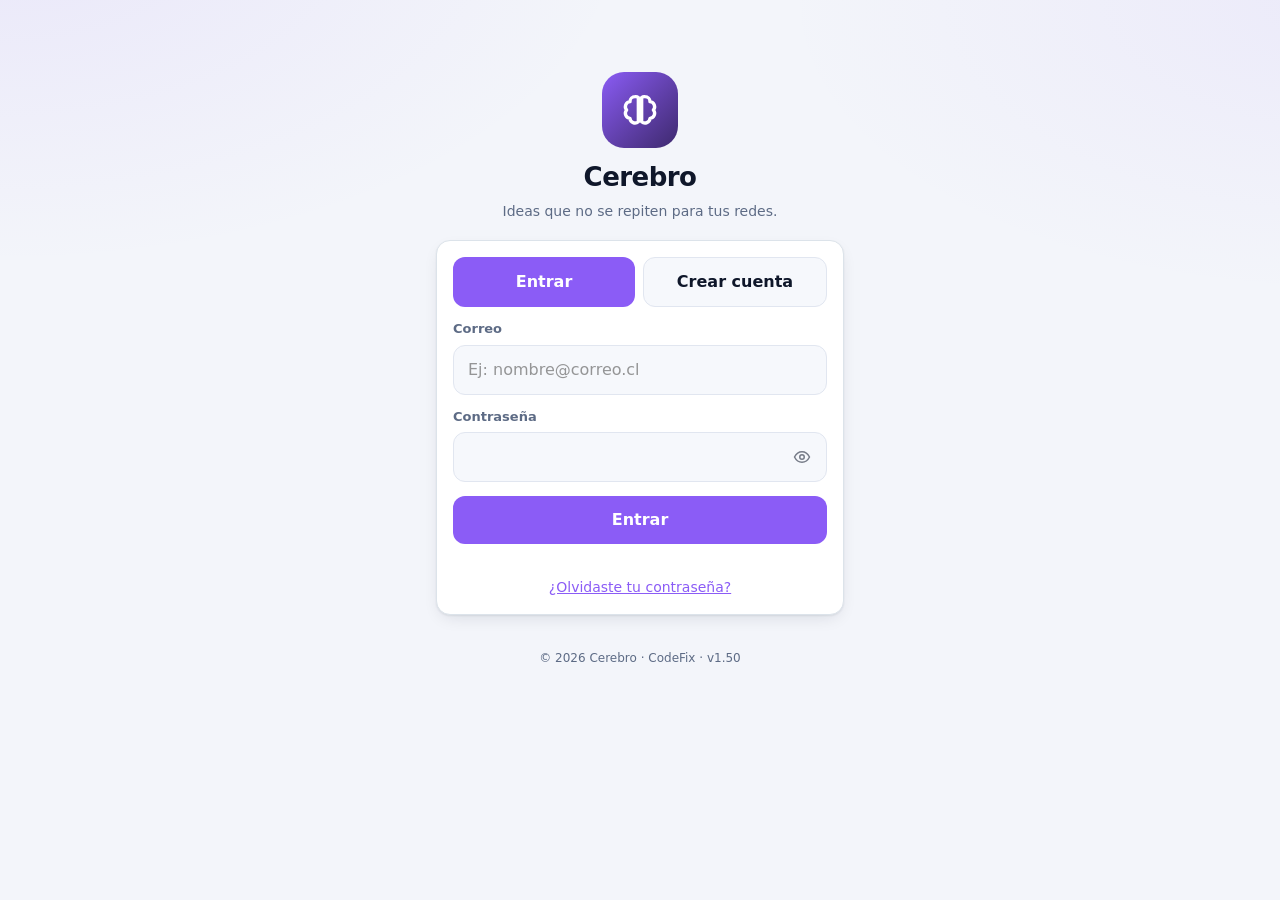
==== commit 9088aef2: "G11: A4 un solo instalador · A5 sin tablas dobles · A6 un solo filtro de texto (seguro.js) · A9 docs" ====
--- a/app/index.html
+++ b/app/index.html
@@ -11,6 +11,7 @@
 <link rel="stylesheet" href="../shared/app.css">
 <link rel="stylesheet" href="cc.css">
 <link rel="stylesheet" href="../shared/tema.css">
+<script src="../shared/seguro.js"></script>
 <script src="../shared/carga.js"></script>
 <script src="../shared/humano.js"></script>
 </head>
@@ -67,5 +68,6 @@
 <script src="../shared/premium.js"></script>
 <script src="../shared/ayuda.js"></script>
 <script src="../shared/datos.js"></script>
+<script src="../shared/vitrina.js"></script>
 </body>
 </html>
--- a/shared/tema.css
+++ b/shared/tema.css
@@ -256,8 +256,8 @@
 .chip, .seg > button, .tabs > button, .cp-tabs > button { white-space: nowrap; }
 /* ===== Núcleo 2.20 · Lo último de cada pestaña nunca queda bajo la barra ni el + (barra 62 px + mitad del + + 16 px) ===== */
 @media (max-width: 899px) {
-  body.cfx-con-barra { padding-bottom: calc(112px + env(safe-area-inset-bottom)) !important; }
-  body.cfx-con-barra .cfx-pad-barra { padding-bottom: calc(112px + env(safe-area-inset-bottom)) !important; }
+  body.cfx-con-barra { padding-bottom: calc(136px + env(safe-area-inset-bottom)) !important; }
+  body.cfx-con-barra .cfx-pad-barra { padding-bottom: calc(136px + env(safe-area-inset-bottom)) !important; }
 }
 /* Botones chicos (chips, ✕) con alto táctil de 40 px */
 button.chip, a.chip, [role="button"].chip { min-height: 40px; }
@@ -280,3 +280,13 @@
 }
 @media (min-width: 900px) { .cfx-barra-asa { display: none !important; } }
 @media (prefers-reduced-motion: reduce) { nav.cfx-barra { transition: none !important; } }
+/* ===== Núcleo 2.40 · U14 ===== */
+/* Etiquetas PRO/FREE/números: nunca se parten ("PR / O") ni se achican en una fila. */
+.pill, .pill.pro, .pill.gold, .cfx-plan { white-space: nowrap; flex: none; }
+/* Cifras: ícono arriba, número y texto abajo, sin cortes (CodeFix: <div class="cfx-cifras"><div><i>🔔</i><b>3</b><span>con avisos</span></div>…</div>). */
+.cfx-cifras { width: 100%; box-sizing: border-box; display: grid; grid-template-columns: repeat(auto-fit, minmax(90px, 1fr)); gap: 8px; margin: 8px 0; list-style: none; padding: 0; }
+.cfx-cifras > * { display: flex; flex-direction: column; align-items: center; justify-content: flex-start; gap: 2px; text-align: center; padding: 10px 6px; border-radius: 12px; background: var(--cfx-suave, rgba(127,127,127,.08)); min-width: 0; }
+.cfx-cifras i { font-style: normal; font-size: 20px; line-height: 1; color: var(--cfx-acento, currentColor); }
+.cfx-cifras i svg, .cfx-cifras i .ic-e { width: 22px !important; height: 22px !important; margin: 0 !important; }
+.cfx-cifras b { font-size: 20px; line-height: 1.2; }
+.cfx-cifras span { font-size: 12px; line-height: 1.25; color: var(--cfx-texto-2, #5b6472); overflow-wrap: anywhere; }
